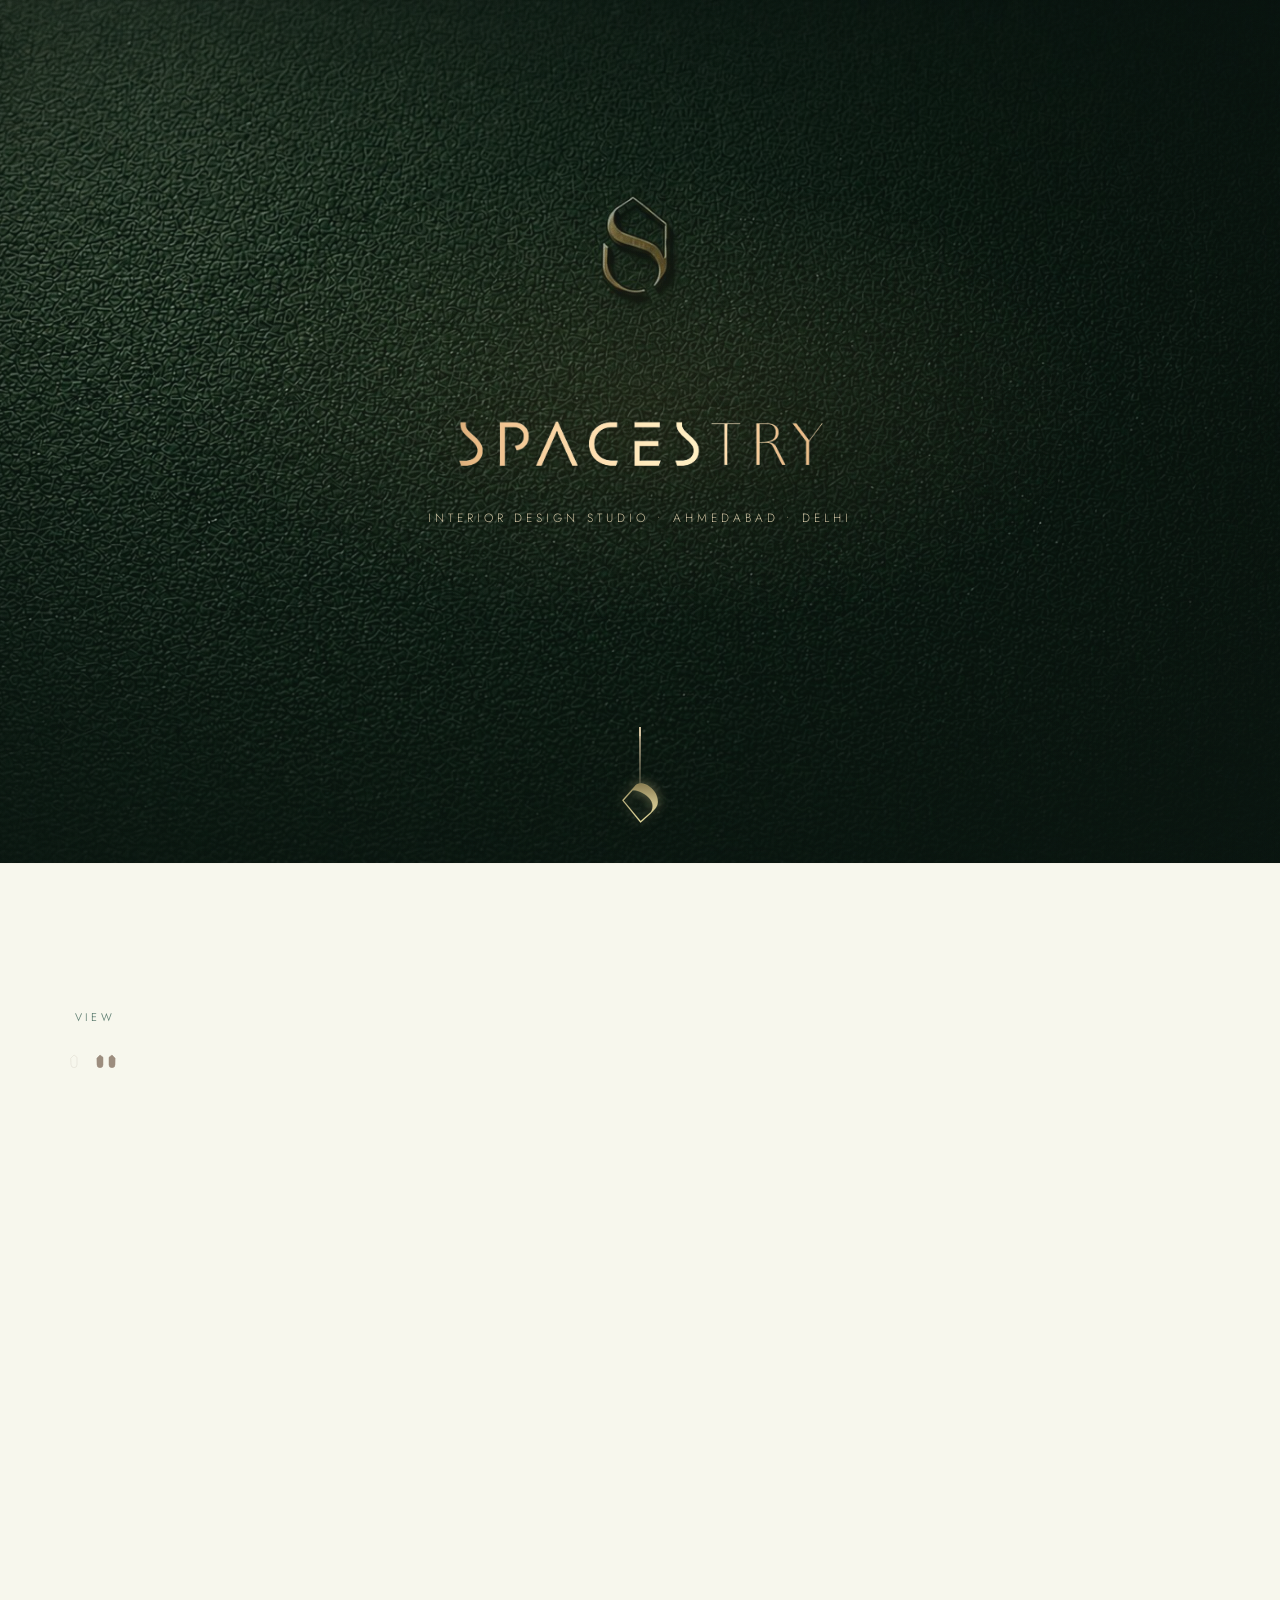
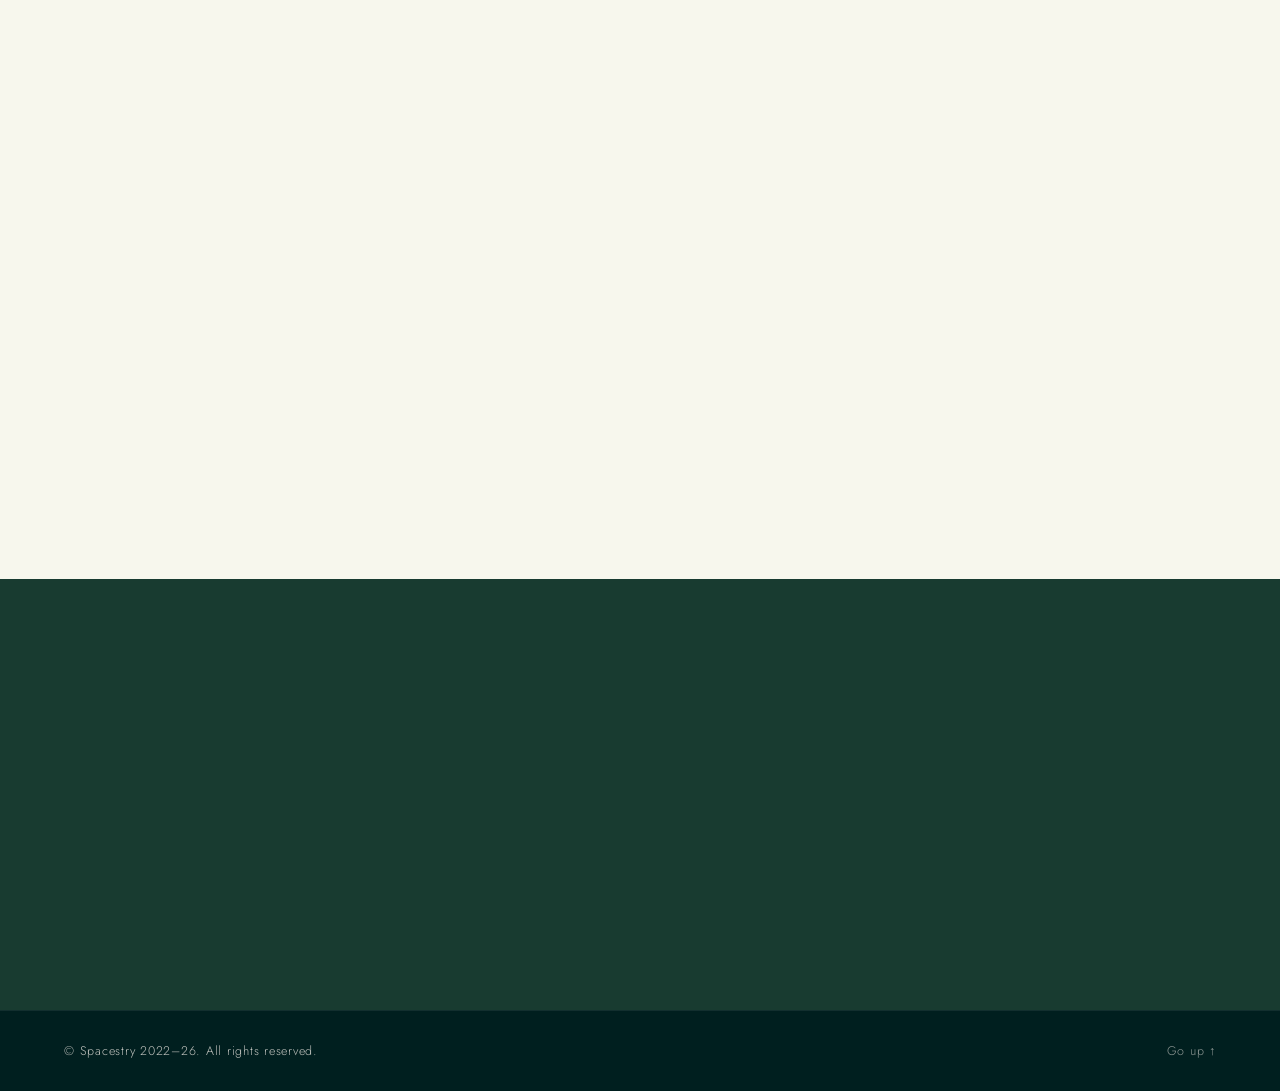
==== index.html @ a2f78210 "Resize arrowhead icon dimensions in index.html" ====
<!DOCTYPE html>
<html lang="en">
<head>
  <meta charset="UTF-8" />
  <meta name="viewport" content="width=device-width, initial-scale=1.0" />
  <title>Spacestry — Interior Design Studio</title>
  <link rel="stylesheet" href="https://fonts.googleapis.com/css2?family=Cormorant+Garamond:ital,wght@0,300;0,400;0,500;1,300;1,400&family=Jost:wght@200;300;400;500&display=swap">
  <link rel="stylesheet" href="styles.css" />
  <link rel="stylesheet" href="arrowhead.css" />
  <link rel="icon" type="image/png" href="mono-logo.png">
  <meta name="theme-color" content="#1F4C3E">
  <meta name="description" content="Spacestry — Interior Design Studio. Crafting spaces in Ahmedabad and Delhi.">
</head>
<body>

    <!-- ─── Shared SVG Gradient Defs ──────────────────────────────
       Hidden zero-size block. Referenced globally by all arrowhead
       variants via url(#arrowMetalGrad) / url(#arrowMetalGradH).
  ─────────────────────────────────────────────────────────────── -->
  <svg xmlns="http://www.w3.org/2000/svg"
       aria-hidden="true" focusable="false"
       style="position:absolute;width:0;height:0;overflow:hidden;">
    <defs>

      <!-- Vertical gradient — hero arrowhead (top-to-bottom sheen) -->
      <linearGradient id="arrowMetalGrad" x1="0" y1="0" x2="0" y2="1">
        <stop offset="0%"   stop-color="#e8dfa0"/><!-- highlight -->
        <stop offset="50%"  stop-color="#C8BC88"/><!-- mid gold  -->
        <stop offset="100%" stop-color="#8a7d52"/><!-- shadow    -->
      </linearGradient>

      <!-- Horizontal gradient — nav arrows (left-to-right sheen,
           reads correctly after ±90° rotation) -->
      <linearGradient id="arrowMetalGradH" x1="0" y1="0" x2="1" y2="0">
        <stop offset="0%"   stop-color="#e8dfa0"/>
        <stop offset="50%"  stop-color="#C8BC88"/>
        <stop offset="100%" stop-color="#8a7d52"/>
      </linearGradient>

    </defs>
  </svg>
  
  <!-- ─── Page Veil ──────────────────────────────────────────── -->
  <div id="page-veil"></div>

  <!-- ─── Loader ─────────────────────────────────────────────── -->
  <div class="loader" id="loader">
    <div class="loader-content">
      <img src="logo-text.png" alt="Spacestry" class="loader-logo">
      <div class="loader-bar"><div class="loader-progress"></div></div>
    </div>
  </div>

  <!-- ─── Nav ────────────────────────────────────────────────── -->
  <nav id="secondary-nav" class="homepage" aria-label="Primary navigation">
    <div class="secondary-nav-inner">
      <a href="index.html" class="secondary-nav-logo" aria-label="Spacestry — Home">
        <img src="logo-text.png" alt="Spacestry">
      </a>
            <button class="nav-dots-btn" aria-label="Open navigation" aria-expanded="false">
  <svg class="nav-icon" viewBox="0 0 48 40" width="22" height="18"
       fill="none" aria-hidden="true" focusable="false">
    <path class="nav-icon__filled"
          d="M 15,14 L 24,5 L 33,12 L 33,34 A 9,9 0 0 1 15,34 Z"
          fill="currentColor"/>
    <path class="nav-icon__alcove"
          d="M 15,14 L 24,5 L 33,12 L 33,34 A 9,9 0 0 1 15,34 Z"
          stroke="currentColor" stroke-width="1.5"
          stroke-linejoin="round" stroke-linecap="round"/>
  </svg>
</button>
      <ul class="secondary-nav-links">
        <li><a href="index.html"          data-page="index">Home</a></li>
        <li><a href="index.html#projects" data-page="projects">Projects</a></li>
        <li><a href="about.html"          data-page="about">About</a></li>
        <li><a href="contact.html"        data-page="contact">Contact</a></li>
      </ul>
    </div>
  </nav>

  <!-- ─── Hero Header ────────────────────────────────────────── -->
  <header class="header" id="top" role="banner" data parallax>
    <br>
    <img src="logo-text.png" class="header-logo" alt="Spacestry">
    <p class="tagline">Interior Design Studio &bullet; Ahmedabad &bullet; Delhi</p>
          
          <!-- Scroll Indicator: .header-scroll = shaft  ·  .arrowhead-icon = tip -->
      <div class="scroll-indicator" aria-hidden="true">

        <!-- Pre-existing shaft — UNCHANGED inner content -->
        <div class="header-scroll">
          <div class="header-scroll-track">
            <div class="header-scroll-dot"></div>
            <div class="header-scroll-dot header-scroll-dot--b"></div>
          </div>
        </div>

        <!-- Inline arrowhead (replaces <img src="arrowhead-icon.svg">)
             rotate(180deg) + pulse + metallic gold fill via shared defs  -->
        <svg class="arrowhead-icon"
             data-pulse="true"
             xmlns="http://www.w3.org/2000/svg"
             viewBox="0 0 290 320"
             width="6" height="8"
             aria-hidden="true" focusable="false"
             style="--icon-fill:url(#arrowMetalGrad);
                    --icon-stroke:#C8BC88;
                    --icon-sw:1.5;">
          <path
            fill-rule="evenodd"
            d="M 0.794,168.728
               c 0,0 -1.723,79.759 72.813,125.882
                 0,0 27.648,20.735 67.193,23.647
                 0,0 29.154,-1.21 46.497,-23.947
               l 101.244,-112.85 -147.168,-180.335
               c -140.81,119.512 -134.877,132.101 -140.579,167.603
               z
               m 138.844,-153.101
               l 136.86,164.666 -71.523,81.16
               c 0,0 -31.545,5.859 -76.908,-18.631
                 -60.172,-32.485 -75.2,-69.291 -75.2,-69.291
                 -23.109,-52.602 5.087,-85.762 5.087,-85.762
               z"
            fill="var(--icon-fill, none)"
            stroke="var(--icon-stroke, #C8BC88)"
            stroke-width="var(--icon-sw, 1.5)"
          />
        </svg>

      </div><!-- /.scroll-indicator -->

  </header>

  <!-- ─── Main Content ───────────────────────────────────────── -->
  <main>

    <!-- Projects Grid -->
    <section id="projects" class="main-wrapper projects-section">

      <div class="projects-header-group">
      <div class="projects-header reveal" style="padding-top: 40px;">
        <h1>PROJECTS</h1>
      </div>
      <div class="section-rule reveal d1"></div>
      </div>

      <div class="projects-layout">
        
<!-- Narrow switcher column — ~1/10 of content width -->
  <aside class="view-switcher" aria-label="View mode">

  <!-- "View" label above icons -->
  <span class="vs-view-label">View</span>

  <!-- Two house icons, side by side -->
  <div class="vs-icons">

    <!-- Single / Cinematic view -->
    <span class="vs-label" data-view="1" aria-pressed="true" aria-label="Single column view">
      <svg width="16" height="18" viewBox="0 0 48 40" fill="none"
       xmlns="http://www.w3.org/2000/svg">
    <path class="house-path"
          d="M 15,14 L 24,5 L 33,12 L 33,34 A 9,9 0 0 1 15,34 Z"
          stroke="#9c8d7e" stroke-width="1.5"
          stroke-linejoin="round" stroke-linecap="round"/>
      </svg>
    </span>

    <!-- Two-column grid view -->
    <span class="vs-label" data-view="2" aria-pressed="false" aria-label="Grid view">
      <svg width="32" height="18" viewBox="0 0 96 40" fill="none"
       xmlns="http://www.w3.org/2000/svg">
    <!-- Left alcove (original) -->
    <path class="house-path"
          d="M 15,14 L 24,5 L 33,12 L 33,34 A 9,9 0 0 1 15,34 Z"
          stroke="#9c8d7e" stroke-width="1.5"
          stroke-linejoin="round" stroke-linecap="round"/>
    <!-- Right alcove (mirrored, shifted +48) -->
    <path class="house-path" transform="translate(36,0)"
          d="M 33,14 L 24,5 L 15,12 L 15,34 A 9,9 0 0 0 33,34 Z"
          stroke="#9c8d7e" stroke-width="1.5"
          stroke-linejoin="round" stroke-linecap="round"/>
      </svg>
    </span>

  </div>
</aside>

  <!-- Grid — takes the remaining ~9/10 -->
        <div class="projects-grid" id="projects-grid">
        <!-- 01 · Sukoonat — col span 7 -->
        <a href="sukoonat.html" class="proj-card reveal d1" aria-label="View project: Sukoonat">
          <img src="images/SUKOONAT - 01 - H.jpg" alt="Sukoonat — interior view">
          <img src="logo-text.png" alt="" class="proj-watermark" aria-hidden="true">
          <div class="proj-overlay">
            <span class="proj-num">01</span>
            <span class="proj-name">Sukoonat</span>
            <span class="proj-city">Ahmedabad</span>
          </div>
          <div class="proj-arrow" aria-hidden="true">↗</div>
        </a>

        <!-- 02 · Gulrang — col span 5 -->
        <a href="gulrang.html" class="proj-card reveal d2" aria-label="View project: Gulrang">
          <img src="images/GULRANG - 04 - H.jpg" alt="Gulrang — interior view">
          <img src="logo-text.png" alt="" class="proj-watermark" aria-hidden="true">
          <div class="proj-overlay">
            <span class="proj-num">02</span>
            <span class="proj-name">Gulrang</span>
            <span class="proj-city">Ahmedabad</span>
          </div>
          <div class="proj-arrow" aria-hidden="true">↗</div>
        </a>

        <!-- 03 · Spaces — col span 4 -->
        <a href="spaces.html" class="proj-card reveal d3" aria-label="View project: Spaces">
          <img src="images/SPACES - 04 - H.jpg" alt="Spaces — interior view">
          <img src="logo-text.png" alt="" class="proj-watermark" aria-hidden="true">
          <div class="proj-overlay">
            <span class="proj-num">03</span>
            <span class="proj-name">Spaces</span>
            <span class="proj-city">Ahmedabad</span>
          </div>
          <div class="proj-arrow" aria-hidden="true">↗</div>
        </a>

        <!-- 04 · Nirvee — col span 8 -->
        <a href="nirvee.html" class="proj-card reveal d4" aria-label="View project: Nirvee">
          <img src="images/NIRVEE - 01 - H.jpg" alt="Nirvee — interior view">
          <img src="logo-text.png" alt="" class="proj-watermark" aria-hidden="true">
          <div class="proj-overlay">
            <span class="proj-num">04</span>
            <span class="proj-name">Nirvee</span>
            <span class="proj-city">Ahmedabad</span>
          </div>
          <div class="proj-arrow" aria-hidden="true">↗</div>
        </a>

        <!-- 05 · Taamul — col span 6 -->
        <a href="taamul.html" class="proj-card reveal d5" aria-label="View project: Taamul">
          <img src="images/TAAMUL - 01 - H.jpg" alt="Taamul — interior view">
          <img src="logo-text.png" alt="" class="proj-watermark" aria-hidden="true">
          <div class="proj-overlay">
            <span class="proj-num">05</span>
            <span class="proj-name">Taamul</span>
            <span class="proj-city">Ahmedabad</span>
          </div>
          <div class="proj-arrow" aria-hidden="true">↗</div>
        </a>

        <!-- 06 · Ayush Cotsyn — col span 6 -->
        <a href="ayush.html" class="proj-card reveal d6" aria-label="View project: Ayush Cotsyn">
          <img src="images/AYUSH - 02 - H.jpg" alt="Ayush Cotsyn — interior view">
          <img src="logo-text.png" alt="" class="proj-watermark" aria-hidden="true">
          <div class="proj-overlay">
            <span class="proj-num">06</span>
            <span class="proj-name">Ayush Cotsyn</span>
            <span class="proj-city">Ahmedabad</span>
          </div>
          <div class="proj-arrow" aria-hidden="true">↗</div>
        </a>

      </div><!-- /.projects-grid -->
      </div><!---Projects-layout--->
    </section>

    <!-- About Strip -->
    <section class="about-strip" aria-label="About Spacestry">
      <div class="about-strip-left reveal-left">
        <h2>Spaces that speak in <em>whispers</em> — and design as lived experience.</h2>
      </div>
      <div class="about-strip-right reveal-right">
        <p>Spacestry is a studio founded on the belief that extraordinary spaces arise from understanding — of people, of purpose, and of place.</p>
        <p>From intimate residences in Ahmedabad to commercial environments in Delhi, every project begins with listening.</p>
        <div class="strip-founder">
          <div class="founder-dot" aria-hidden="true">S</div>
          <div class="founder-info">
            <small>Founded by</small>
            <span>Ayesha Agarwal &nbsp;&mdash;&nbsp; Principal Designer | Spacestry Studio</span>
          </div>
        </div>
      </div>
    </section>

  </main>

  <!-- ─── Footer ─────────────────────────────────────────────── -->
  <footer class="site-footer" role="contentinfo">
    <div class="site-footer__inner">
      <small class="site-footer__copyright">© Spacestry 2022–26. All rights reserved.</small>
      <a class="site-footer__top" href="#top" aria-label="Scroll to top">Go up ↑</a>
    </div>
  </footer>

  <script src="script.js"></script>

</body>
</html>
---- styles.css ----
/* ═══════════════════════════════════════════════════════════════
   SPACESTRY · Global Styles  v2.0
   Brand : Forest Green #1F4C3E · Warm Gold #D4C2A0
   Fonts : Quillo (serif) · Jost (sans)
═══════════════════════════════════════════════════════════════ */

/* ─── LOCAL FONTS ───────────────────────────────────────────── */
@font-face {
    font-family: 'Quillo';
    src: url('quillo-regular.woff2') format('woff2');
    font-weight: 400;
    font-style: normal;
    font-display: swap;
}

@font-face {
    font-family: 'Quillo';
    src: url('quillo-bold.woff2') format('woff2');
    font-weight: 700;
    font-style: normal;
    font-display: swap;
}

@font-face {
    font-family: 'Quillo';
    src: url('quillo-italic.woff2') format('woff2');
    font-weight: 400;
    font-style: italic;
    font-display: swap;
}

@import url('https://fonts.googleapis.com/css2?family=Jost:wght@200;300;400;500&display=swap');

/* ─── TOKENS ───────────────────────────────────────────────── */
:root {
    --color-bg:          #f7f7ed;
    --color-green:       #1F4C3E;
    --color-green-dark:  #183B30;
    --color-green-mid:   #2A6653;
    --color-gold:        #D4C2A0;
    --color-gold-lt:     #E8D9C2;
    --color-footer:      #001f1f;

    --font-serif: 'Quillo', Georgia, serif;
    --font-sans:  'Jost', 'Helvetica Neue', sans-serif;

    --ease:            cubic-bezier(0.25, 0.46, 0.45, 0.94);
    --ease-out:        cubic-bezier(0.16, 1, 0.3, 1);
    --transition-slow: 1.2s cubic-bezier(0.16, 1, 0.3, 1);
    --transition-med:  0.35s ease;

    --nav-h: 52px;
}

/* ─── RESET ─────────────────────────────────────────────────── */
*, *::before, *::after { box-sizing: border-box; margin: 0; padding: 0; }
html { scroll-behavior: smooth; font-size: 16px; }
body {
    font-family: var(--font-sans);
    font-weight: 300;
    letter-spacing: 0.02em;
    background-color: var(--color-bg);
    color: var(--color-green);
    line-height: 1.6;
    overflow-x: hidden;
}
img { display: block; max-width: 100%; }
a   { text-decoration: none; color: inherit; }
button { border: none; background: none; font-family: inherit; }


/* ─── PAGE TRANSITION VEIL ──────────────────────────────────── */
#page-veil {
    position: fixed; inset: 0; z-index: 8000;
    background: var(--color-green-dark);
    transform: scaleY(0);
    transform-origin: bottom;
    pointer-events: none;
}
#page-veil.entering { transform: scaleY(1); transition: transform 0.55s var(--ease); }
#page-veil.leaving  { transform-origin: top; transform: scaleY(0); transition: transform 0.55s var(--ease); }

/* ─── KEYFRAMES ─────────────────────────────────────────────── */
@keyframes fadeDown  { from { opacity:0; transform:translateY(-12px); } to { opacity:1; transform:translateY(0); } }
@keyframes fadeUp    { from { opacity:0; transform:translateY(20px);  } to { opacity:1; transform:translateY(0); } }
@keyframes fadeIn    { from { opacity:0; } to { opacity:1; } }
@keyframes fadeInUp  { from { opacity:0; transform:scale(0.9); } to { opacity:1; transform:scale(1); } }
@keyframes loaderBar { to { width: 100%; } }
@keyframes spin      { to { transform: rotate(360deg); } }

/* ─── SCROLL REVEAL ─────────────────────────────────────────── */
.reveal {
    opacity: 0; transform: translateY(32px);
    transition: opacity 0.8s var(--ease-out), transform 0.8s var(--ease-out);
}
.reveal.visible { opacity: 1; transform: translateY(0); }

.reveal-left  { opacity:0; transform:translateX(-40px); transition: opacity 0.8s var(--ease-out), transform 0.8s var(--ease-out); }
.reveal-right { opacity:0; transform:translateX( 40px); transition: opacity 0.8s var(--ease-out), transform 0.8s var(--ease-out); }
.reveal-left.visible, .reveal-right.visible { opacity:1; transform:translateX(0); }

.reveal-scale { opacity:0; transform:scale(0.95); transition: opacity 0.9s var(--ease-out), transform 0.9s var(--ease-out); }
.reveal-scale.visible { opacity:1; transform:scale(1); }

.d1 { transition-delay: 0.05s; }
.d2 { transition-delay: 0.12s; }
.d3 { transition-delay: 0.19s; }
.d4 { transition-delay: 0.26s; }
.d5 { transition-delay: 0.33s; }
.d6 { transition-delay: 0.40s; }

/* ─── TYPOGRAPHY ────────────────────────────────────────────── */
h1, h2, h3 { font-family: var(--font-serif); font-weight: 400; letter-spacing: 0.01em; color: var(--color-green); }
h1 { font-size: clamp(2.4rem, 5.7vw, 5.44rem); line-height: 1.03; letter-spacing: 0.03em; margin-top: 0; margin-bottom: 0; }
h2 { font-size: clamp(1.8rem, 3.5vw, 3rem); line-height: 1.15; }
h3 { font-size: clamp(1.35rem, 2.6vw, 2.35rem); line-height: 1.2; }

p {
    font-family: var(--font-sans);
    font-size: clamp(0.92rem, 1.35vw, 1.1rem);
    line-height: 1.85;
    letter-spacing: 0.02em;
    font-weight: 300;
}

/* ─── LOADER ────────────────────────────────────────────────── */
.loader {
    position: fixed; inset: 0;
    background: linear-gradient(135deg, var(--color-green) 0%, var(--color-green-dark) 100%);
    display: flex; justify-content: center; align-items: center;
    flex-direction: column; gap: 28px;
    z-index: 9000;
    opacity: 1;
    transition: opacity 0.6s ease-out;
}
.loader-content { text-align: center; display: flex; flex-direction: column; align-items: center; gap: 20px; }
.loader-logo {
    height: 26px; width: auto;
    filter: brightness(0) invert(1);   /* render white on dark bg */
    animation: fadeInUp 0.8s 0.3s var(--ease) both;
}
.loader-bar { width: 120px; height: 1px; background: rgba(255,255,255,0.18); overflow: hidden; }
.loader-progress { height: 100%; background: var(--color-gold); width: 0%; animation: loaderBar 1.4s 0.5s var(--ease) forwards; }
.spinner { display: none !important; }  /* legacy — hidden */
.hidden { display: none; }


/* ═══════════════════════════════════════════════════════════════
   HERO SECTION — Quiet Luxury Refinement  v3.0
   Design tone: material richness · architectural calm · premium restraint
   
   Overlay architecture:
     ::before  → multi-layer gradient stack
                 [1] overall dark veil (deepen green tone)
                 [2] radial warm glow behind logo (center focus)
                 [3] vignette (edges darker than center)
     ::after   → subtle grain texture (tactile depth, carried from v2)
   
   All assets (logo.png, logo-text.png) are enhanced via CSS filter only.
   No image files are modified.
═══════════════════════════════════════════════════════════════ */

/* ─── NEW KEYFRAMES (hero-specific) ────────────────────────── */

/* Scroll dot — slow descending pulse, barely perceptible */
@keyframes scrollDrop {
  0%   { transform: translateY(0);   opacity: 0;   }
  20%  { opacity: 1; }
  67%  { opacity: 0.87; }
  100% { transform: translateY(22px); opacity: 0; }
}

/* Logo text — extremely subtle breathing shimmer on gold */
@keyframes goldBreath {
  0%, 100% { filter: brightness(1.02) contrast(1.05) drop-shadow(0 2px 18px rgba(180,148,90,0.08)); }
  50%       { filter: brightness(1.06) contrast(1.08) drop-shadow(0 2px 24px rgba(180,148,90,0.18)); }
}

/* Monogram halo — very slow, barely perceptible pulse */
@keyframes haloPulse {
  0%, 100% { opacity: 0.18; transform: scale(1);    }
  50%       { opacity: 0.28; transform: scale(1.04); }
}

/* ─── HEADER (homepage hero) ────────────────────────────────── */
.header {
  text-align: center;

  /* Generous vertical padding — luxury = space */
  padding: clamp(50px, 7vw, 90px) 25px clamp(100px, 13vw, 160px);

  /* Background: leather texture fills the frame */
  background-image: url("bg-home-banner.jpg");
  background-position: center top;
  background-size: cover;
  background-repeat: no-repeat;

  /* Parallax target: JS will nudge background-position on scroll */
  will-change: background-position;

  border-bottom: 1px solid rgba(212,194,160,0.08);
  position: relative;
  min-height: 96vh;
  display: flex;
  flex-direction: column;
  align-items: center;
  justify-content: center;
  overflow: hidden;
  isolation: isolate; /* keeps z-index stacking clean */
}

/* ── LAYER 1: Multi-gradient overlay stack ────────────────────
   Three gradients combined in a single ::before declaration.
   Stacking order (painter's algorithm, top → bottom):
   [a] Vignette      — darkens the four edges, center stays clear
   [b] Radial glow   — warm amber halo centred where logo sits
   [c] Dark veil     — overall tonal deepening of the green leather
   ──────────────────────────────────────────────────────────── */
.header::before {
  content: '';
  position: absolute;
  inset: 0;
  z-index: 1;
  pointer-events: none;

  background:
    /* [a] Vignette — soft darkness at all four edges */
    radial-gradient(
      ellipse 110% 90% at 50% 50%,
      transparent 40%,
      rgba(10, 22, 18, 0.62) 100%
    ),
    /* [b] Radial warm glow — amber corona behind the centred monogram.
          Positioned slightly above vertical center to align with logo.
          Very low opacity — creates focus without being obvious. */
    radial-gradient(
      ellipse 52% 38% at 50% 46%,
      rgba(168, 130, 70, 0.11) 0%,
      transparent 70%
    ),
    /* [c] Dark tonal veil — deepens the green without crushing texture.
          A gentle linear sweep from deep top to slightly lighter base. */
    linear-gradient(
      180deg,
      rgba(12, 26, 20, 0.55) 0%,
      rgba(18, 38, 28, 0.40) 40%,
      rgba(14, 30, 22, 0.58) 100%
    );
}

/* ── LAYER 2: Grain texture ───────────────────────────────────
   Inherited from v2 — provides tactile "material" quality.
   Moved to ::after so it sits above gradients but below content.
   ──────────────────────────────────────────────────────────── */
.header::after {
  content: '';
  position: absolute;
  inset: 0;
  z-index: 2;
  pointer-events: none;

  /* SVG fractalNoise grain — same as original */
  background-image: url("data:image/svg+xml,%3Csvg xmlns='http://www.w3.org/2000/svg' width='200' height='200'%3E%3Cfilter id='n'%3E%3CfeTurbulence type='fractalNoise' baseFrequency='0.75' numOctaves='4' stitchTiles='stitch'/%3E%3CfeColorMatrix type='saturate' values='0'/%3E%3C/filter%3E%3Crect width='200' height='200' filter='url(%23n)' opacity='1'/%3E%3C/svg%3E");
  background-repeat: repeat;
  background-size: 200px 200px;
  opacity: 0.28; /* slightly reduced from 0.35 — grain should whisper */
  mix-blend-mode: overlay;
}

/* All direct children stack above both pseudo-elements */
.header > * {
  position: relative;
  z-index: 3;
}

/* ── Mouse-reactive gradient overlay ─────────────────────────
   A very faint warm highlight that shifts subtly with cursor.
   The JS below writes a CSS custom property that this reads.
   ──────────────────────────────────────────────────────────── */
.header-mouse-glow {
  position: absolute;
  inset: 0;
  z-index: 2;
  pointer-events: none;
  background: radial-gradient(
    ellipse 40% 30% at var(--mx, 50%) var(--my, 50%),
    rgba(168, 130, 70, 0.07) 0%,
    transparent 70%
  );
  /* Only visible on desktop — opacity is also driven by JS, starts 0 */
  opacity: 0;
  transition: opacity 1.2s ease;
}

/* ── Monogram emblem (logo.png) ───────────────────────────────
   5% larger than before for stronger hierarchy.
   drop-shadow lifted to a diffused gold-tinted glow.
   The "halo" is simulated by layering two drop-shadows:
     inner: tight warm edge
     outer: large diffuse ambient
   ──────────────────────────────────────────────────────────── */
.header-emblem {
  display: block;

  /* Slightly larger — tests at ~5% increase from clamp(80px,9vw,120px) */
  height: clamp(88px, 10vw, 130px);
  width: auto;
  margin: 0 auto;

  /* Halo effect via layered drop-shadows (no blur on image itself) */
  filter:
    drop-shadow(0 0  6px  rgba(168, 130, 70, 0.20))   /* tight warm corona */
    drop-shadow(0 0  28px rgba(168, 130, 70, 0.10))   /* soft ambient glow  */
    drop-shadow(0 6px 14px rgba(0, 0, 0, 0.30));      /* grounding shadow   */

  animation: fadeInUp 1s 1.6s var(--ease-out) both;
  transition: filter 0.8s ease;
}

/* On hover — halo intensifies very slightly */
.header-emblem:hover {
  filter:
    drop-shadow(0 0  8px  rgba(168, 130, 70, 0.30))
    drop-shadow(0 0  36px rgba(168, 130, 70, 0.16))
    drop-shadow(0 6px 14px rgba(0, 0, 0, 0.30));
}

/* ── SPACESTRY wordmark (logo-text.png) ───────────────────────
   CSS filter creates the illusion of metallic warmth:
   - brightness(1.04)   → lifts the gold slightly
   - contrast(1.06)     → increases the separation between dark/light
   - sepia(0.08)        → adds the tiniest warm amber cast
   - drop-shadow        → diffused glow, not a hard drop-shadow
   The goldBreath animation adds an almost imperceptible shimmer.
   ──────────────────────────────────────────────────────────── */
.header-logo {
  max-width: clamp(220px, 32vw, 380px);

  /* Increased top gap from monogram — breathing room */
  margin-top: clamp(127px, 4vw, 132px);

  /* Increased bottom gap to tagline */
  margin-bottom: clamp(18px, 2vw, 28px);

  /* Metallic warmth filter stack */
  filter:
    brightness(1.04)
    contrast(1.06)
    sepia(0.08)
    drop-shadow(0 2px 20px rgba(168, 130, 70, 0.14))
    drop-shadow(0 1px  4px rgba(0, 0, 0, 0.22));

  /* Slow breath cycle — 8s feels calm, not flashy */
  animation:
    fadeInUp    1s   1.85s var(--ease-out) both,
    goldBreath  8s   3s    ease-in-out     infinite;
}

/* ── Tagline ──────────────────────────────────────────────────
   Brighter but still restrained: opacity 0.72 → still subtle.
   Wider tracking (+0.05em) improves architectural spacing.
   max-width prevents text stretching on wide viewports.
   ──────────────────────────────────────────────────────────── */
.tagline {
  font-size: 12px;
  font-family: var(--font-sans);
  text-transform: uppercase;

  /* Slightly warmer/brighter than original rgba(212,194,160,1) */
  color: rgba(220, 205, 172, 0.93);

  /* Wider tracking — architectural calm */
  letter-spacing: 0.33em;
  font-weight: 300;

  /* Constrain width — avoid stretching on ultrawide */
  max-width: 520px;
  margin-left: auto;
  margin-right: auto;

  /* Small top breathing gap below logo */
  padding-top: 4px;

  animation: fadeIn 1s 2.1s var(--ease) both;
}

/* ── Scroll indicator — upgraded ─────────────────────────────
   Replaces "Scroll" text + static line with:
     • A thin vertical track (1px, 48px tall)
     • A small dot that animates downward in a slow loop
   The word "Scroll" is gone — visual language only.
   ──────────────────────────────────────────────────────────── */
/* ── Scroll indicator wrapper — positioned at bottom of header ───────── */
.scroll-indicator {
  position: absolute;
  bottom: 40px;
  left: 50%;
  transform: translateX(-50%);
  display: flex;
  flex-direction: column;
  align-items: center;
  gap: 0px;
  pointer-events: none;
  user-select: none;
  animation: fadeIn 1s 2.8s var(--ease) both;
}

/* ── Scroll indicator shaft — now a normal flex child ────────────────── */
.header-scroll {
  display: flex;
  flex-direction: column;
  align-items: center;
}

/* The thin vertical track */
.header-scroll-track {
  position: relative;
  width: 2px;
  height: 56px;

  /* Track: gold fading to transparent */
  background: linear-gradient(
    to bottom,
    rgba(212, 194, 160, 0.85),
    rgba(212, 194, 160, 0.20)
  );
  overflow: hidden;
}

/* The descending dot */
.header-scroll-dot {
  position: absolute;
  top: 0;
  left: 50%;
  transform: translateX(-50%);
  width: 9px;
  height: 9px;
  border-radius: 50%;
  background: rgba(212, 194, 160, 1.0);
  box-shadow: 0 0 6px rgba(212, 194, 160, 0.7);
  /* Slow loop — 2.1s feels calm, not urgent */
  animation: scrollDrop 2.1s 3.2s ease-in-out infinite;
}

.header-scroll-dot--b {
  animation-delay: 3s;
  animation-fill-mode: backwards;
}

/* Arrowhead — sits flush beneath the scroll track, flipped to point down */
.header-scroll-arrowhead {
  display: block;
  width: 12px;          /* scales tip to match the 2px track visually */
  height: auto;
  margin-top: 0;        /* nil gap — flush against track bottom */
  transform: scaleY(-1); /* invert vertically → points downward */
  opacity: 0.75;        /* matches the faded track bottom (~0.20–0.85 range) */
}

/* ── Responsive adjustments ───────────────────────────────── */
@media (max-width: 768px) {
  .header {
    /* Slightly less padding on mobile — still generous */
    padding: clamp(60px, 14vw, 100px) 20px clamp(80px, 12vw, 120px);
  }

  .tagline {
    /* Slightly tighter tracking on narrow viewports */
    letter-spacing: 0.22em;
    max-width: 90vw;
  }

  .header-emblem {
    /* Slightly smaller on mobile */
    height: clamp(72px, 16vw, 100px);
  }

  /* Disable mouse glow on touch devices — not applicable */
  .header-mouse-glow { display: none; }
}

/* ─── NAVIGATION ────────────────────────────────────────────── */
#secondary-nav {
    position: fixed; top: 0; left: 0; right: 0; z-index: 500;
    height: var(--nav-h);
    background: rgba(247,247,237,0.88);
    backdrop-filter: blur(14px);
    -webkit-backdrop-filter: blur(14px);
    border-bottom: 1px solid rgba(31,76,62,0.12);
    opacity: 0;
    transform: translateY(-6px);
    pointer-events: none;
}
/* Scroll-triggered (homepage + project pages) */
#secondary-nav.visible      { opacity: 1; transform: translateY(0); pointer-events: auto; }
/* Always-visible (about, contact) */
#secondary-nav.nav-visible  { opacity: 1; transform: translateY(0); pointer-events: auto; }

/* Remove old inverted style — unified frosted glass everywhere */
#secondary-nav.inverted {
    background: rgba(247,247,237,0.88);
    backdrop-filter: blur(14px);
    -webkit-backdrop-filter: blur(14px);
    border-bottom: 1px solid rgba(31,76,62,0.12);
    opacity: 1; transform: translateY(0); pointer-events: auto;
}
#secondary-nav.inverted .secondary-nav-links a { color: var(--color-green); }
#secondary-nav.inverted .secondary-nav-links a::after { background: var(--color-gold); }

.secondary-nav-inner {
    display: flex; align-items: center; justify-content: space-between;
    height: 100%; padding: 0 40px;
    max-width: 1600px; margin: 0 auto;
}
.secondary-nav-logo { display: flex; align-items: center; gap: 10px; text-decoration: none; opacity: 0.88; }
.secondary-nav-logo img { height: 20px; width: auto; }
#secondary-nav.homepage .secondary-nav-logo { display: none; }

/* ── Three-dots toggle ───────────────────────────────────── */
.nav-dots-btn {
    background: none; border: none; cursor: pointer;
    display: flex; align-items: center; justify-content: center;
    gap: 5px;
    padding: 8px; margin-left: 0; order: 2;
    opacity: 0.7; transition: opacity 0.2s;
}
.nav-dots-btn:hover { opacity: 1; }

/* ── Alcove icon — closed = filled arch, open = outline arch ─ */
.nav-dots-btn span { display: none; } /* remove legacy spans */

.nav-icon {
    display: block;
    overflow: visible;
    color: var(--color-green);
}

.nav-icon__filled,
.nav-icon__alcove {
    transition:
        opacity  0.3s var(--ease),
        transform 0.35s var(--ease);
    transform-origin: 24px 19.5px;
}

/* Closed (default) — filled arch visible, outline hidden */
.nav-icon__filled {
    opacity: 1;
    transform: none;
}
.nav-icon__alcove {
    opacity: 0;
    transform: scale(0.9);
}

/* Open — outline arch visible, filled hidden */
.nav-dots-btn[aria-expanded="true"] .nav-icon__filled {
    opacity: 0;
    transform: scale(0.9);
}
.nav-dots-btn[aria-expanded="true"] .nav-icon__alcove {
    opacity: 1;
    transform: none;
}

/* Inverted nav variant */
#secondary-nav.inverted .nav-icon { color: var(--color-gold); }

/* Links hidden by default; revealed on .nav-open */
.secondary-nav-links {
    list-style: none; padding: 0; margin-left: auto;
    order: 1;
    display: flex; gap: 32px;
    opacity: 0;
    pointer-events: none;
    transform: translateY(-4px);
    transition: opacity 0.25s ease, transform 0.25s ease;
}
#secondary-nav.nav-open .secondary-nav-links {
    opacity: 1;
    pointer-events: auto;
    transform: translateY(0);
}
.secondary-nav-links a {
    position: relative;
    font-family: var(--font-sans); font-size: 10.5px; font-weight: 400;
    text-transform: uppercase; letter-spacing: 0.2em;
    color: var(--color-green); text-decoration: none; padding-bottom: 2px;
    transition: color var(--transition-med);
}
.secondary-nav-links a::after {
    content: ''; position: absolute; bottom: -1px; left: 0; right: 100%;
    height: 1px; background: var(--color-gold);
    transition: right 0.35s var(--ease);
}
.secondary-nav-links a:hover::after,
.secondary-nav-links a.active::after { right: 0; }
.secondary-nav-links a.active { color: var(--color-green-dark); font-weight: 400; }

@media (max-width: 768px) {
    .secondary-nav-inner { padding: 0 20px; }
    .secondary-nav-links { gap: 20px; }
}

/* ─── SECTION RULE ──────────────────────────────────────────── */
.section-rule {
    height: 1px;
    width: 0;                          /* JS takes over immediately */
    background: var(--color-gold);
    opacity: 0.65;
    margin: 0 0 clamp(32px, 4vw, 64px) 0;
    max-width: 100%; 
}

/* ─── MAIN WRAPPER ──────────────────────────────────────────── */
body { padding-top: 0; }
.main-wrapper { max-width: 1600px; margin: 0 auto; padding: 0 5%; }
.projects-section { padding-top: clamp(48px, 6vw, 80px); }

/* ─── PROJECTS SECTION HEADER — Editorial label ─────────────── */
/* Replace the single h1 rule with a two-tier approach */
.projects-header-label {
    font-family: var(--font-sans);
    font-size: 9px;
    font-weight: 300;
    text-transform: uppercase;
    letter-spacing: 0.32em;
    color: var(--color-green);
    opacity: 0.5;                           /* same as .about-founder-label */
    margin-bottom: 10px;
    display: block;
}

.projects-header h1 {
    font-family: var(--font-serif);         /* Quillo — your expressive voice */
    font-size: clamp(2rem, 3.5vw, 3.2rem);
    font-weight: 300;
    letter-spacing: 0.02em;
    color: var(--color-green);
    opacity: 1;
    line-height: 1.1;
    margin: 0;
}

/* ─── HOMEPAGE PROJECTS GRID ────────────────────────────────── */
.projects-grid {
    display: grid;
    grid-template-columns: repeat(12, 1fr);
    grid-auto-rows: clamp(320px, 40vw, 580px);
    gap: clamp(8px, 1vw, 18px);
    margin-bottom: clamp(60px, 7vw, 100px);
}
/* ─── VIEW SWITCHER LAYOUT ─────────────────────────────────── */
.projects-layout {
    display: flex;
    align-items: flex-start;          /* switcher aligns to top of first image */
    gap: clamp(12px, 1.5vw, 24px);   /* same-feel whitespace as outer margin */
}

/* Narrow typographic column — ~1/10 the content area */
.view-switcher {
    width: clamp(28px, 4vw, 48px);   /* ~1/10th of 5% padded 1600px container */
    flex-shrink: 0;
    display: flex;
    flex-direction: column;
    gap: 14px;
    padding-top: 4px;                 /* micro-nudge to optically align with first image top */
    position: sticky;
    top: calc(var(--nav-h) + 16px);  /* stays in view when scrolling the tall grid */
}

.vs-label {
    font-family: var(--font-sans);
    font-size: 10.5px;
    font-weight: 400;
    letter-spacing: 0.18em;
    text-transform: uppercase;
    color: var(--color-green);
    cursor: pointer;
    opacity: 0.28;                    /* inactive = dimmed */
    transition: opacity 0.2s ease;
    user-select: none;
    line-height: 1;
}

.vs-label[aria-pressed="true"] {
    opacity: 1;                       /* active = full opacity */
}

.vs-label:hover {
    opacity: 0.65;
}

/* The grid itself fills the remaining width */
.projects-layout .projects-grid {
    flex: 1;
    min-width: 0;
}

/* ── View Switcher — icon upgrade (additive only) ──────────────── */

/* Widen the switcher column to fit two icons side by side */
.view-switcher:has(.vs-icons) {
  width: auto;
  min-width: 56px;
}

/* "View" text label above the icons */
.vs-view-label {
  display: block;
  width: 100%;
  text-align: center;
  font-family: var(--font-sans);
  font-size: 11px;
  font-weight: 350;
  text-transform: uppercase;
  letter-spacing: 0.28em;
  color: var(--color-green);
  opacity: 0.7;
  margin-bottom: 8px;
  user-select: none;
}

/* Icons row — centered, side by side */
.vs-icons {
  display: flex;
  flex-direction: row;
  gap: 6px;
  justify-content: center;
  align-items: center;
}

/* Make each .vs-label a flex item and remove text cursor */
.vs-icons .vs-label {
  line-height: 0;        /* removes whitespace gap under SVG */
  padding: 2px;
}

/* SVG paths — inactive: outline only */
.vs-label .house-path {
  fill: none;
  transition: fill 0.2s ease;
}

/* SVG paths — active: filled with taupe */
.vs-label[aria-pressed="true"] .house-path {
  fill: #9c8d7e;
}

/* ─── VIEW STATE 1 — Single / Cinematic ───────────────────── */
.projects-grid.view-1 {
    display: flex;
    flex-direction: column;
    gap: clamp(64px, 9vw, 120px);     /* generous vertical whitespace between cards */
}

.projects-grid.view-1 .proj-card {
    width: 100%;
    aspect-ratio: unset;
    height: clamp(80vh, 100vh, 100vh);  /* portrait/cinematic tall */
}

/* ─── VIEW STATE 2 — Two-column Grid ──────────────────────── */
.projects-grid.view-2 {
    display: grid;
    grid-template-columns: 1fr 1fr;
    gap: clamp(8px, 1vw, 18px);       /* gutter = outer margin (same clamp as default) */
    grid-auto-rows: auto;
}

.projects-grid.view-2 .proj-card {
    grid-column: span 1 !important;   /* override all nth-child spans */
    aspect-ratio: 3 / 2;
    height: auto;
}

/* ─── CROSS-FADE TRANSITION ────────────────────────────────── */
.projects-grid {
    /* applied always so both enter and exit are smooth */
    transition: opacity 0.15s ease;
}

.projects-grid.view-switching {
    opacity: 0;
    pointer-events: none;
}

.proj-card { position: relative; overflow: hidden; background: var(--color-green-dark); display: block; }

.proj-card:nth-child(1) { grid-column: span 7; }
.proj-card:nth-child(2) { grid-column: span 5; }
.proj-card:nth-child(3) { grid-column: span 4; }
.proj-card:nth-child(4) { grid-column: span 8; }
.proj-card:nth-child(5) { grid-column: span 6; }
.proj-card:nth-child(6) { grid-column: span 6; }

.proj-card > img:first-child {
    width: 100%; height: 100%; object-fit: cover; display: block;
    transition: transform 0.9s var(--ease), filter 0.5s;
}
.proj-card:hover > img:first-child { transform: scale(1.04); filter: brightness(0.78); }

/* Watermark */
.proj-watermark {
    position: absolute; top: 50%; left: 50%;
    transform: translate(-50%, -50%);
    width: clamp(80px, 20%, 160px); height: auto;
    filter: brightness(0) invert(1);
    opacity: 0.32;
    pointer-events: none; z-index: 2;
    transition: opacity 0.35s var(--ease);
}
.proj-card:hover .proj-watermark { opacity: 0.18; }

/* Hover overlay */
.proj-overlay {
    position: absolute; inset: 0;
    background: linear-gradient(160deg, transparent 35%, rgba(24,59,48,0.67) 100%);
    opacity: 0; transition: opacity 0.45s var(--ease);
    display: flex; flex-direction: column;
    justify-content: flex-end; padding: 22px 24px; z-index: 3;
}
.proj-card:hover .proj-overlay { opacity: 1; }

.proj-num  { display: none; }
.proj-city { display: none; }

/* proj-name stays, but give it a little more breathing room now that it stands alone */
.proj-name {
    font-family: var(--font-serif);
    font-size: clamp(22.5px, 2.5vw, 32.5px);
    font-weight: 300;
    text-transform: uppercase;
    color: #fff;
    margin-bottom: 0;   /* was 5px — remove bottom gap since nothing follows */
    line-height: 1.1;
}

/* Gold arrow — top right */
.proj-arrow {
    position: absolute; top: 16px; right: 16px;
    width: 32px; height: 32px; border-radius: 50%;
    background: rgba(212,194,160,0.9);
    display: flex; align-items: center; justify-content: center;
    font-size: 14px; color: var(--color-green-dark);
    opacity: 0; transform: scale(0.7);
    transition: opacity 0.35s var(--ease), transform 0.35s var(--ease);
    z-index: 4;
}
.proj-card:hover .proj-arrow { opacity: 1; transform: scale(1); }

/* Mobile grid */
@media (max-width: 768px) {
   .projects-layout {
        display: block;               /* remove flex row, let grid fill full width */
    }
    .view-switcher {
        display: none; 
    }
   .projects-grid {
        grid-template-columns: repeat(2, 1fr);
        grid-auto-rows: clamp(200px, 48vw, 300px);
    }
    .projects-grid.view-1 .proj-card {
        height: clamp(69vh, 80vh, 93vh);
    }
    .proj-card:nth-child(1), .proj-card:nth-child(2),
    .proj-card:nth-child(3), .proj-card:nth-child(4),
    .proj-card:nth-child(5), .proj-card:nth-child(6) { grid-column: span 1; }
}
@media (max-width: 420px) {
    .projects-grid { grid-template-columns: 1fr; }
    .proj-card { grid-column: span 1 !important; }
}

/* ─── HOMEPAGE ABOUT STRIP ──────────────────────────────────── */
.about-strip {
    background: var(--color-green-dark);
    padding: clamp(60px, 8vw, 100px) clamp(40px, 6%, 80px);
    display: grid; grid-template-columns: 1fr 1fr;
    gap: clamp(40px, 6vw, 80px); align-items: center;
}
.about-strip h2 { font-family: var(--font-serif); font-size: clamp(26px, 3.2vw, 48px); font-weight: 300; line-height: 1.28; color: var(--color-bg); }
.about-strip h2 em { font-style: italic; color: var(--color-gold); }
.about-strip-right { display: flex; flex-direction: column; gap: 28px; }
.about-strip p { font-size: clamp(0.88rem, 1.1vw, 0.98rem); line-height: 1.95; color: rgba(247,247,237,0.68); }
.strip-founder { display: flex; align-items: center; gap: 16px; padding-top: 22px; border-top: 1px solid rgba(212,194,160,0.2); }
.founder-dot { width: 38px; height: 38px; border-radius: 50%; background: var(--color-gold); opacity: 0.72; flex-shrink: 0; display: flex; align-items: center; justify-content: center; font-family: var(--font-serif); font-size: 19px; color: var(--color-green-dark); }
.founder-info small { display: block; font-size: 8.5px; letter-spacing: 0.24em; text-transform: uppercase; color: rgba(212,194,160,0.55); margin-bottom: 3px; }
.founder-info span { font-size: 12px; color: var(--color-gold-lt); font-weight: 300; letter-spacing: 0.04em; }

@media (max-width: 768px) { .about-strip { grid-template-columns: 1fr; } }

/* ─── ABOUT PAGE ────────────────────────────────────────────── */
.about-page-wrap { padding-top: var(--nav-h); }

.about-hero {
    padding: clamp(56px, 8vw, 96px) clamp(36px, 6%, 80px) clamp(40px, 5vw, 72px);
    display: grid; grid-template-columns: 1fr 1fr;
    gap: clamp(40px, 6vw, 80px); align-items: center;
    min-height: calc(88vh - var(--nav-h));
}
.about-hero-text h1 { font-size: clamp(36px, 5vw, 72px); font-weight: 300; line-height: 1.06; color: var(--color-green); }
.about-hero-text h1 em { font-style: italic; color: var(--color-green-mid); }
.about-hero-tagline { margin-top: 26px; font-size: clamp(0.88rem, 1.15vw, 1rem); line-height: 1.95; color: var(--color-green); opacity: 0.65; max-width: 420px; }

.about-hero-visual { position: relative; }
.about-hero-img { width: 100%; aspect-ratio: 3/4; object-fit: cover; object-position: center top; display: block; }
.about-hero-visual::before {
    content: ''; position: absolute; bottom: -14px; right: -14px;
    width: 55%; height: 55%;
    border: 1px solid var(--color-gold); opacity: 0.35; z-index: -1;
}

.about-founder {
    padding: clamp(56px, 6vw, 80px) clamp(36px, 6%, 80px);
    background: var(--color-green-dark);
    display: grid; grid-template-columns: 1fr 2fr;
    gap: clamp(36px, 5vw, 72px); align-items: start;
}
.about-founder-label { font-size: 9px; letter-spacing: 0.28em; text-transform: uppercase; color: rgba(212,194,160,0.5); padding-top: 4px; font-family: var(--font-sans); }
.about-founder-content h2 { font-family: var(--font-serif); font-size: clamp(22px, 2.8vw, 38px); font-weight: 300; line-height: 1.32; color: var(--color-bg); margin-bottom: 20px; }
.about-founder-content h2 em { font-style: italic; color: var(--color-gold); }
.about-founder-content p { font-size: clamp(0.88rem, 1.1vw, 0.98rem); line-height: 2; color: rgba(247,247,237,0.68); max-width: 580px; }
.credentials { margin-top: 28px; display: flex; flex-direction: column; gap: 10px; }
.credential { display: flex; align-items: center; gap: 12px; font-size: 10.5px; letter-spacing: 0.12em; text-transform: uppercase; color: rgba(212,194,160,0.6); font-family: var(--font-sans); }
.credential::before { content:''; width:18px; height:1px; background: rgba(212,194,160,0.3); flex-shrink:0; }

.about-philosophy { padding: clamp(56px, 6vw, 80px) clamp(36px, 6%, 80px); }
.about-philosophy > h2 { font-family: var(--font-serif); font-size: clamp(22px, 2.8vw, 38px); font-weight: 300; color: var(--color-green); margin-bottom: clamp(36px, 4vw, 56px); }
.philosophy-grid { display: grid; grid-template-columns: repeat(3, 1fr); gap: 44px; }
.philosophy-item { position: relative; padding-top: 22px; }
.philosophy-item::before { content:''; position:absolute; top:0; left:0; width:28px; height:1px; background: var(--color-gold); }
.philosophy-item h3 { font-family: var(--font-serif); font-size: clamp(1.05rem, 1.5vw, 1.3rem); font-weight: 400; margin-bottom: 12px; color: var(--color-green); }
.philosophy-item p { font-size: 12.5px; line-height: 1.95; color: var(--color-green); opacity: 0.62; }

@media (max-width: 768px) {
    .about-hero    { grid-template-columns: 1fr; min-height: auto; }
    .about-founder { grid-template-columns: 1fr; }
    .philosophy-grid { grid-template-columns: 1fr; gap: 32px; }
}

/* ─── CONTACT PAGE ──────────────────────────────────────────── */
.contact-page-wrap { padding-top: var(--nav-h); display: grid; grid-template-columns: 1fr 1fr; min-height: 100vh; }

.contact-left {
    background: var(--color-green-dark);
    padding: clamp(56px, 8vw, 96px) clamp(36px, 6%, 80px);
    display: flex; flex-direction: column;
}
.contact-left h1 { font-family: var(--font-serif); font-size: clamp(32px, 4.5vw, 68px); font-weight: 300; line-height: 1.1; color: var(--color-bg); }
.contact-left h1 em { font-style: italic; color: var(--color-gold); }
.contact-details { margin-top: 40px; display: flex; flex-direction: column; gap: 22px; }
.contact-detail-item { display: flex; flex-direction: column; gap: 5px; }
.contact-detail-label { font-size: 8.5px; letter-spacing: 0.28em; text-transform: uppercase; color: rgba(212,194,160,0.5); font-family: var(--font-sans); }
.contact-detail-value { font-size: clamp(0.88rem, 1.1vw, 1rem); color: var(--color-bg); font-weight: 300; letter-spacing: 0.04em; }
.contact-detail-value a { color: var(--color-bg); transition: color 0.25s; }
.contact-detail-value a:hover { color: var(--color-gold); }
.contact-qr-wrap { margin-top: auto; padding-top: 48px; }
.contact-qr-wrap img { width: clamp(90px, 11vw, 140px); height: auto; opacity: 0.8; transition: opacity 0.3s; }
.contact-qr-wrap a:hover img { opacity: 1; }
.contact-qr-wrap small { display: block; margin-top: 8px; font-size: 8.5px; letter-spacing: 0.18em; text-transform: uppercase; color: rgba(212,194,160,0.45); }

.contact-right { background: var(--color-bg); padding: clamp(56px, 8vw, 96px) clamp(36px, 6%, 80px); display: flex; flex-direction: column; justify-content: center; }
.contact-right h2 { font-family: var(--font-serif); font-size: clamp(20px, 2.4vw, 30px); font-weight: 300; color: var(--color-green); margin-bottom: clamp(28px, 3vw, 44px); }

.contact-form { display: flex; flex-direction: column; gap: 24px; }
.form-group { display: flex; flex-direction: column; gap: 7px; }
.form-group label { font-size: 8.5px; letter-spacing: 0.24em; text-transform: uppercase; color: var(--color-green); opacity: 0.55; font-family: var(--font-sans); }
.form-group input,
.form-group textarea {
    background: none; border: none;
    border-bottom: 1px solid rgba(31,76,62,0.22);
    padding: 9px 0;
    font-family: var(--font-sans); font-size: 13.5px; font-weight: 300; letter-spacing: 0.04em;
    color: var(--color-green); outline: none; 
    transition: border-color 0.3s; resize: none;
}
.form-group input:focus, .form-group textarea:focus { border-bottom-color: var(--color-gold); }
.form-group textarea { min-height: 96px; }

.btn-submit {
    margin-top: 6px; align-self: flex-start;
    font-family: var(--font-sans); font-size: 9.5px; letter-spacing: 0.24em; text-transform: uppercase;
    padding: 13px 34px; border: 1px solid var(--color-green);
    color: var(--color-green); background: none;
    position: relative; overflow: hidden; transition: color 0.4s; 
}
.btn-submit::before { content:''; position:absolute; inset:0; background: var(--color-green); transform:scaleX(0); transform-origin:left; transition: transform 0.4s var(--ease); }
.btn-submit span { position: relative; z-index: 1; }
.btn-submit:hover::before { transform: scaleX(1); }
.btn-submit:hover span { color: var(--color-bg); }

#form-success { display: none; font-family: var(--font-serif); font-size: clamp(1.05rem, 1.5vw, 1.3rem); color: var(--color-green); line-height: 1.75; }

@media (max-width: 768px) {
    .contact-page-wrap { grid-template-columns: 1fr; }
    .contact-left, .contact-right { padding: 56px 28px; }
    .contact-qr-wrap { padding-top: 36px; }
}

/* ─── PROJECT GALLERY PAGES ─────────────────────────────────── */
/* Header strip at top of each project page */
.header.project-header {
    padding: 32px 25px 24px; position: relative; z-index: 1;
    min-height: unset; display: block; overflow: visible;
}
.header.project-header .header-logo { max-width: 260px; padding-top: 0; margin-bottom: 8px; animation-delay: 0s; }
.header.project-header .tagline { animation-delay: 0s; }

/* main-wrapper for project gallery pages */
.main-wrapper { max-width: 1600px; margin: 0 auto; padding: 0 5%; }

/* ─── LEGACY WINDOW FRAME (not used on homepage anymore) ────── */
.window-frame { display: block; position: relative; width: 100%; height: 100vh; min-height: 420px; overflow: hidden; text-decoration: none; isolation: isolate; }
.window-bg    { width: 100%; height: 130%; object-fit: cover; display: block; will-change: transform; transition: transform var(--transition-slow); }
.floating-watermark { position: absolute; top: 50%; left: 50%; transform: translate(-50%,-50%); width: 260px; max-width: min(38vw,260px); opacity: 0.5; pointer-events: none; z-index: 10; will-change: transform; }
.scroll-container { position: relative; }
.gallery-wrapper, .gallery-container { position: relative; }
.project-section { margin-bottom: clamp(80px,7vw,120px); display: grid; grid-template-columns: minmax(0,1fr); gap: 24px; }
.project-title-sub { font-family: var(--font-serif); font-size: clamp(2rem,4vw,3rem); font-weight: 400; margin-bottom: 30px; position: relative; padding-top: 15px; display: flex; justify-content: space-between; align-items: baseline; width: 100%; }
.project-title-sub::before { content:""; position:absolute; top:0; left:0; width:50px; height:1px; background-color: var(--color-gold); }
.project-number { font-family: var(--font-sans); font-size: clamp(1.4rem,2.7vw,2.3rem); font-weight: 300; letter-spacing: 0.2em; text-transform: uppercase; color: var(--color-green); opacity: 0.8; }
.project-name  { font-family: var(--font-serif); text-align: right; }
.projects-header.legacy, .projects-category-header { margin-bottom: clamp(60px,5vw,80px); }
.projects-section-title.legacy { text-align: left; font-size: clamp(2.15rem,4.8vw,3.25rem); text-transform: uppercase; letter-spacing: 0.08em; font-family: var(--font-serif); }

/* ─── FOOTER ────────────────────────────────────────────────── */
.site-footer {
    background: var(--color-footer); color: #eae7e1;
    border-top: 1px solid rgba(255,255,255,0.07);
    padding: 30px clamp(24px, 5%, 64px);
    font-size: 12.5px; letter-spacing: 0.06em; font-weight: 300;
    font-family: var(--font-sans);
    opacity: 0; transition: opacity 0.8s ease;
}
.site-footer.visible, .site-footer { opacity: 1; }   /* always show; JS sets opacity:1 */
.site-footer__inner { max-width: 1600px; margin: 0 auto; display: flex; align-items: center; justify-content: space-between; gap: 16px; }
.site-footer__copyright { font: inherit; opacity: 0.82; }
.site-footer__top { color: inherit; text-decoration: none; opacity: 0.6; transition: opacity 0.3s; }
.site-footer__top:hover { opacity: 0.95; }
.easter-egg { text-align: center; font-size: 10px; letter-spacing: 0.08em; color: rgba(212,194,160,0.28); margin-top: 10px; pointer-events: none; }

@media (max-width: 768px) {
    .site-footer { padding: 26px 24px; text-align: center; }
    .site-footer__inner { flex-direction: column; gap: 10px; }
}

/* ─── MISC HELPERS (kept from v1) ───────────────────────────── */
.about-text a { color: var(--color-green); border-bottom: 1px solid var(--color-gold); text-decoration: none; transition: border-color 0.25s; }
.about-text a:hover { border-color: var(--color-green-dark); }
.about-divider { width: 2px; min-width: 2px; height: 110px; background: var(--color-gold); opacity: 0.72; border-radius: 2px; margin: 0 clamp(16px,2vw,32px); align-self: center; }
.founder { font-family: var(--font-serif); letter-spacing: 0.04em; }
.qualification { font-family: var(--font-serif); color: var(--color-gold); font-style: italic; font-weight: 400; opacity: 0.65; }
.justified-text { text-align: justify; }
---- arrowhead.css ----
/* ═══════════════════════════════════════════════════════════════════════
   arrowhead.css  —  Spacestry Arrow Icon System
   Hero scroll indicator · Nav sm (24px fill) · Nav lg (64px outline)
   ═══════════════════════════════════════════════════════════════════════ */


/* ── 1. Shared Base & CSS Property Defaults ──────────────────────────── */
.arrowhead-icon,
.arrowhead-nav--sm,
.arrowhead-nav--lg {
  display: block;
  flex-shrink: 0;
  /* overridden per-variant below; safe fallback values */
  --icon-fill:   url(#arrowMetalGrad);
  --icon-stroke: #C8BC88;
  --icon-sw:     1.5;
}

/* ── 3. Hero Arrowhead — 36×40px, rotated 180° so tip points DOWN ─────── */
.arrowhead-icon {
  width: 36px;
  height: 40px;
  transform: rotate(180deg);
  transform-origin: center;
  /* fill + stroke supplied via inline --icon-* custom properties */
}


/* ── 4. Pulse Animation — activated by [data-pulse="true"] ──────────── */
/*
   The keyframe must bake the 180deg base rotation so scale
   doesn't accidentally reset the orientation mid-animation.
*/
@keyframes arrowPulse {
  0%,  100% {
    transform: rotate(180deg) scale(1);
    opacity: 1;
  }
  50% {
    transform: rotate(180deg) scale(1.08);
    opacity: 0.7;
  }
}

.arrowhead-icon[data-pulse="true"] {
  animation: arrowPulse 2.4s ease-in-out infinite;
  filter: drop-shadow(0 0 6px rgba(200, 188, 136, 0.55));
}


/* ── 5. Nav Arrow — Small · 24px · fill-only ─────────────────────────── */
/* Uses horizontal gradient (arrowMetalGradH) so sheen reads correctly    */
/* after the 90° rotation.                                                */
.arrowhead-nav--sm {
  width: 24px;
  height: auto;          /* preserves aspect ratio of 290:320 viewBox */
  --icon-fill:   url(#arrowMetalGradH);
  --icon-stroke: none;
  --icon-sw:     0;
  cursor: pointer;
  transition: filter 0.2s ease;
}

/* Directional rotation — use these modifier classes on the element */
.arrowhead-nav--sm.is-left  { transform: rotate(-90deg); }
.arrowhead-nav--sm.is-right { transform: rotate(90deg);  }

.arrowhead-nav--sm:hover {
  filter: brightness(1.25) drop-shadow(0 0 4px rgba(200, 188, 136, 0.6));
}

.arrowhead-nav--sm:active {
  filter: brightness(0.85);
}

/* WCAG 2.1 AA focus ring */
.arrowhead-nav--sm:focus-visible {
  filter: brightness(0.85);
  outline: 1.5px solid #C8BC88;
  outline-offset: 3px;
  border-radius: 2px;
}


/* ── 6. Nav Arrow — Large Outline · 64px · stroke-only ──────────────── */
/* Fill is none; stroke references horizontal gradient via CSS var.       */
/* Default state is recessive (opacity 0.45); hover snaps it to full gold.*/
.arrowhead-nav--lg {
  width: 64px;
  height: auto;
  --icon-fill:   none;
  --icon-stroke: url(#arrowMetalGradH);
  --icon-sw:     1.8;
  opacity: 0.45;
  cursor: pointer;
  transition: opacity 0.25s ease, filter 0.25s ease;
}

/* Directional rotation */
.arrowhead-nav--lg.is-left  { transform: rotate(-90deg); }
.arrowhead-nav--lg.is-right { transform: rotate(90deg);  }

.arrowhead-nav--lg:hover {
  opacity: 1;
  filter: drop-shadow(0 0 8px rgba(200, 188, 136, 0.4));
}

/* WCAG 2.1 AA focus ring */
.arrowhead-nav--lg:focus-visible {
  opacity: 1;
  outline: 2px solid #C8BC88;
  outline-offset: 4px;
  border-radius: 2px;
}
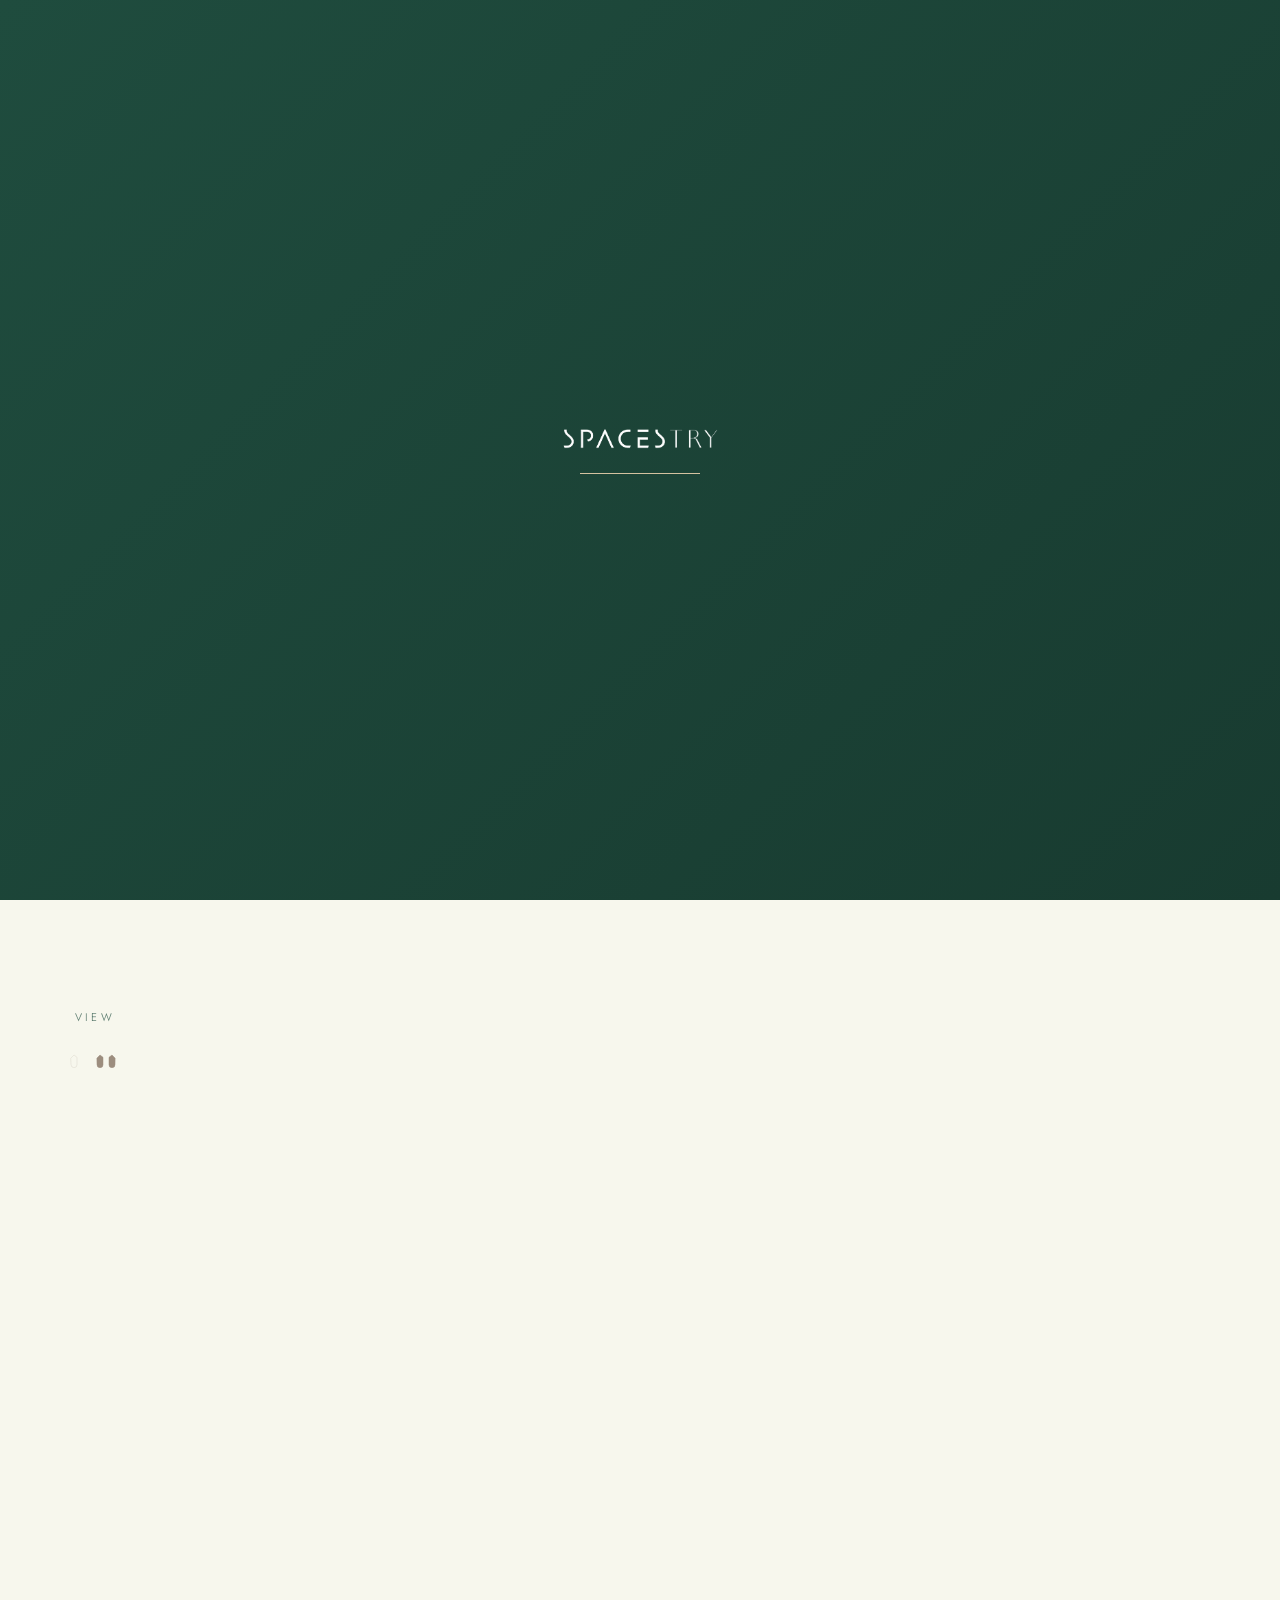
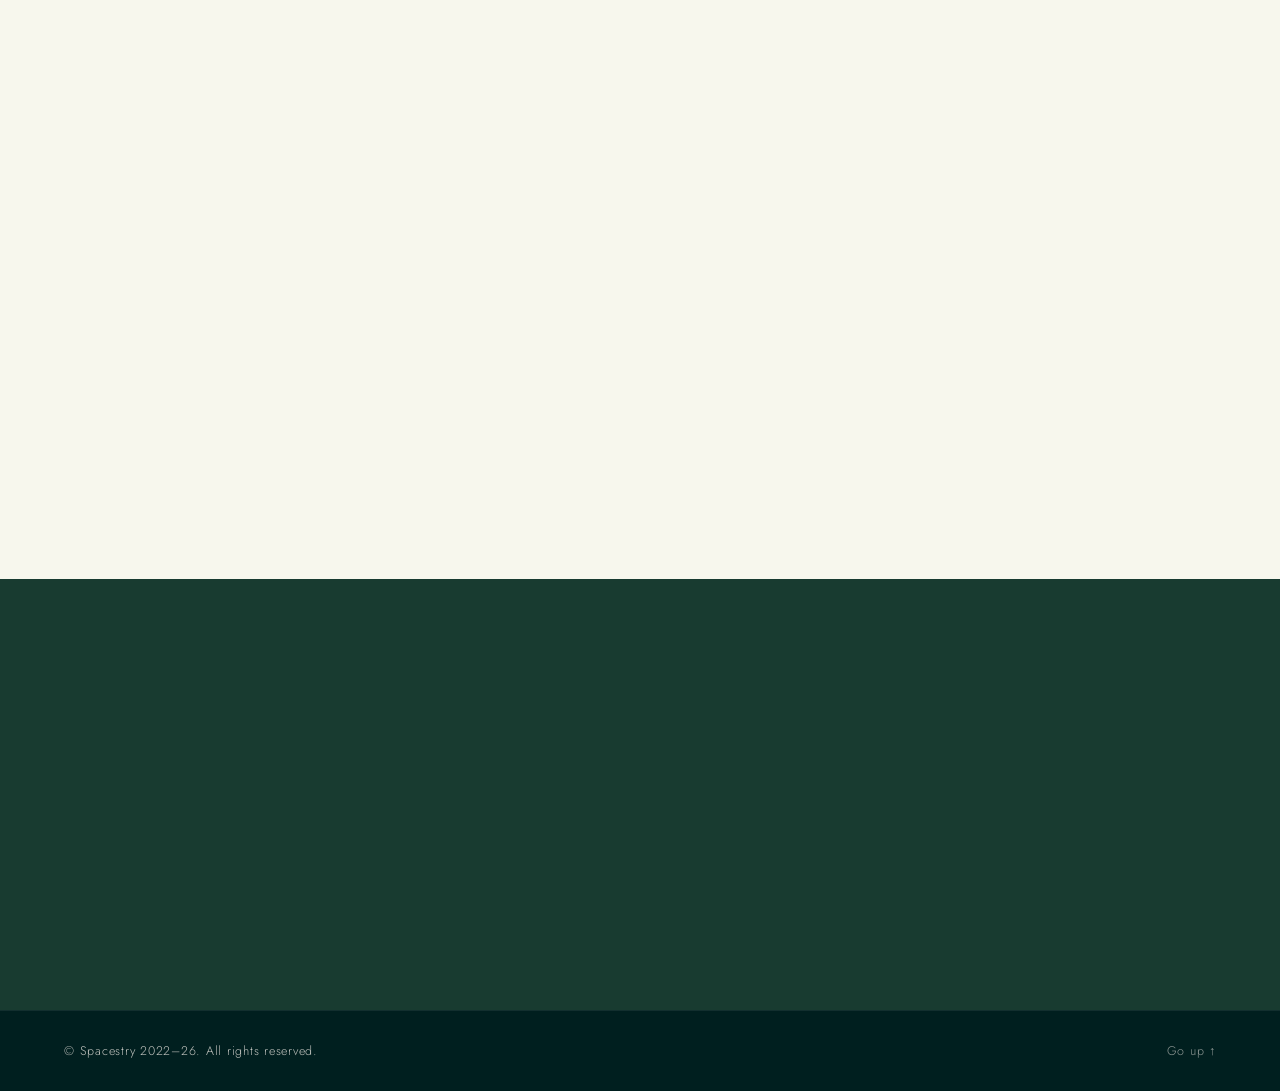
==== commit 3362844e: "Remove width and height from arrowhead SVG Removed width and height attributes from the arrowhead ic" ====
--- a/index.html
+++ b/index.html
@@ -101,7 +101,6 @@
              data-pulse="true"
              xmlns="http://www.w3.org/2000/svg"
              viewBox="0 0 290 320"
-             width="6" height="8"
              aria-hidden="true" focusable="false"
              style="--icon-fill:url(#arrowMetalGrad);
                     --icon-stroke:#C8BC88;
--- a/arrowhead.css
+++ b/arrowhead.css
@@ -16,10 +16,10 @@
   --icon-sw:     1.5;
 }
 
-/* ── 3. Hero Arrowhead — 36×40px, rotated 180° so tip points DOWN ─────── */
+/* ── 3. Hero Arrowhead — 12 by 14 px, rotated 180° so tip points DOWN ─────── */
 .arrowhead-icon {
-  width: 36px;
-  height: 40px;
+  width: 10px;
+  height: 12px;
   transform: rotate(180deg);
   transform-origin: center;
   /* fill + stroke supplied via inline --icon-* custom properties */
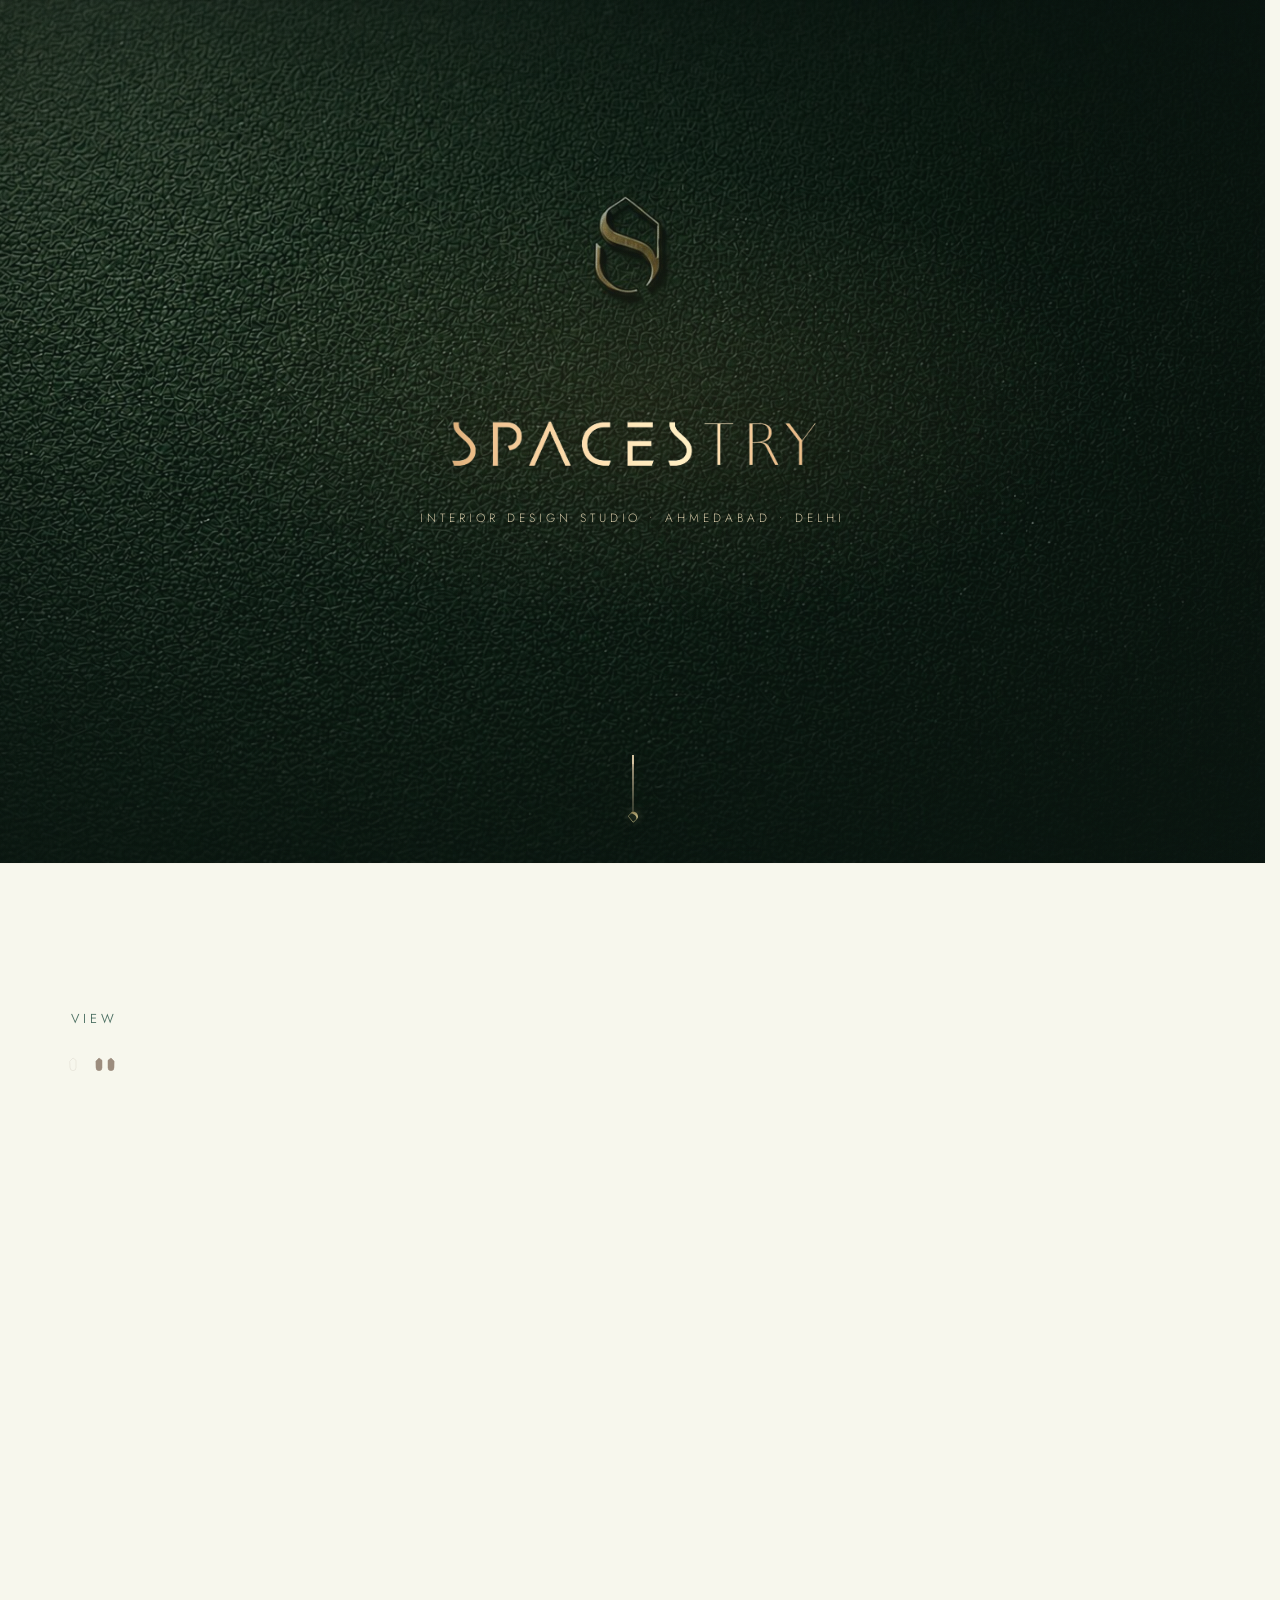
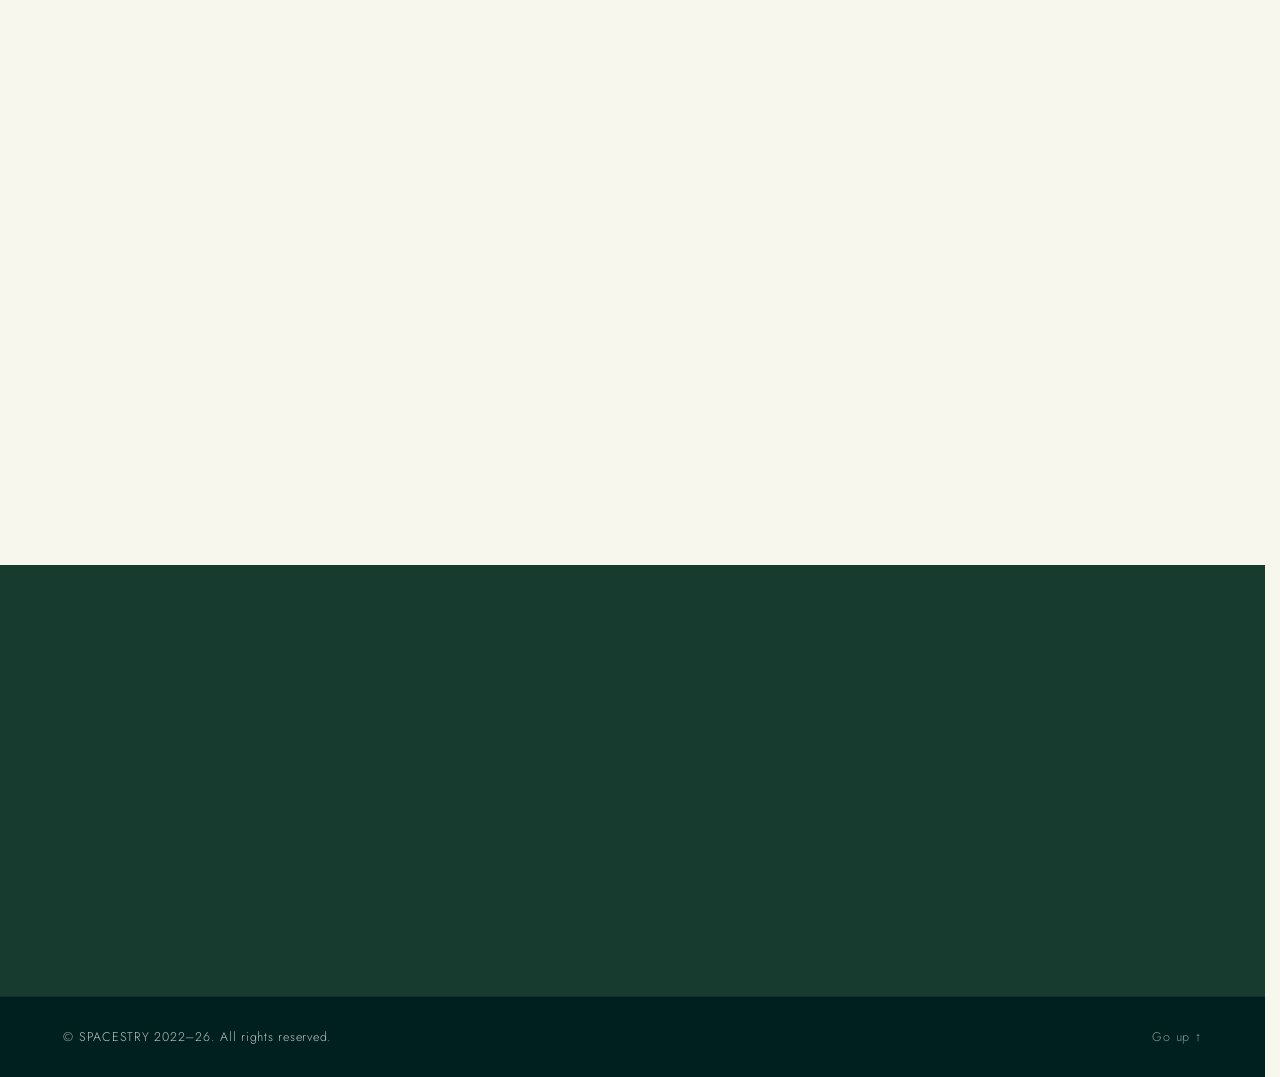
==== commit 867aa31b: "Update brand name from 'Spacestry' to 'SPACESTRY'" ====
--- a/index.html
+++ b/index.html
@@ -3,13 +3,13 @@
 <head>
   <meta charset="UTF-8" />
   <meta name="viewport" content="width=device-width, initial-scale=1.0" />
-  <title>Spacestry — Interior Design Studio</title>
+  <title>SPACESTRY — Interior Design Studio</title>
   <link rel="stylesheet" href="https://fonts.googleapis.com/css2?family=Cormorant+Garamond:ital,wght@0,300;0,400;0,500;1,300;1,400&family=Jost:wght@200;300;400;500&display=swap">
   <link rel="stylesheet" href="styles.css" />
   <link rel="stylesheet" href="arrowhead.css" />
   <link rel="icon" type="image/png" href="mono-logo.png">
   <meta name="theme-color" content="#1F4C3E">
-  <meta name="description" content="Spacestry — Interior Design Studio. Crafting spaces in Ahmedabad and Delhi.">
+  <meta name="description" content="SPACESTRY — Interior Design Studio. Crafting spaces in Ahmedabad and Delhi.">
 </head>
 <body>
 
@@ -269,13 +269,13 @@
         <h2>Spaces that speak in <em>whispers</em> — and design as lived experience.</h2>
       </div>
       <div class="about-strip-right reveal-right">
-        <p>Spacestry is a studio founded on the belief that extraordinary spaces arise from understanding — of people, of purpose, and of place.</p>
+        <p>SPACESTRY is a studio founded on the belief that extraordinary spaces arise from understanding — of people, of purpose, and of place.</p>
         <p>From intimate residences in Ahmedabad to commercial environments in Delhi, every project begins with listening.</p>
         <div class="strip-founder">
           <div class="founder-dot" aria-hidden="true">S</div>
           <div class="founder-info">
             <small>Founded by</small>
-            <span>Ayesha Agarwal &nbsp;&mdash;&nbsp; Principal Designer | Spacestry Studio</span>
+            <span>Ayesha Agarwal &nbsp;&mdash;&nbsp; Principal Designer | SPACESTRY Studio</span>
           </div>
         </div>
       </div>
@@ -286,7 +286,7 @@
   <!-- ─── Footer ─────────────────────────────────────────────── -->
   <footer class="site-footer" role="contentinfo">
     <div class="site-footer__inner">
-      <small class="site-footer__copyright">© Spacestry 2022–26. All rights reserved.</small>
+      <small class="site-footer__copyright">© SPACESTRY 2022–26. All rights reserved.</small>
       <a class="site-footer__top" href="#top" aria-label="Scroll to top">Go up ↑</a>
     </div>
   </footer>
--- a/styles.css
+++ b/styles.css
@@ -54,7 +54,10 @@
 
 /* ─── RESET ─────────────────────────────────────────────────── */
 *, *::before, *::after { box-sizing: border-box; margin: 0; padding: 0; }
-html { scroll-behavior: smooth; font-size: 16px; }
+html { scroll-behavior: smooth; font-size: 16px; 
+      scrollbar-gutter: stable;   /* Firefox + all modern browsers */
+      overflow-y: overlay;        /* Chromium/WebKit: true overlay scrollbar */
+}
 body {
     font-family: var(--font-sans);
     font-weight: 300;
@@ -62,7 +65,7 @@
     background-color: var(--color-bg);
     color: var(--color-green);
     line-height: 1.6;
-    overflow-x: hidden;
+    overflow-x: clip;
 }
 img { display: block; max-width: 100%; }
 a   { text-decoration: none; color: inherit; }
@@ -655,6 +658,7 @@
     display: flex;
     align-items: flex-start;          /* switcher aligns to top of first image */
     gap: clamp(12px, 1.5vw, 24px);   /* same-feel whitespace as outer margin */
+    margin-bottom: clamp(60px, 7vw, 100px);
 }
 
 /* Narrow typographic column — ~1/10 the content area */
@@ -662,6 +666,7 @@
     width: clamp(28px, 4vw, 48px);   /* ~1/10th of 5% padded 1600px container */
     flex-shrink: 0;
     display: flex;
+    align-self: flex-start;
     flex-direction: column;
     gap: 14px;
     padding-top: 4px;                 /* micro-nudge to optically align with first image top */
@@ -695,6 +700,7 @@
 .projects-layout .projects-grid {
     flex: 1;
     min-width: 0;
+    margin-bottom: 0;
 }
 
 /* ── View Switcher — icon upgrade (additive only) ──────────────── */
@@ -711,12 +717,12 @@
   width: 100%;
   text-align: center;
   font-family: var(--font-sans);
-  font-size: 11px;
+  font-size: 13px;
   font-weight: 350;
   text-transform: uppercase;
-  letter-spacing: 0.28em;
+  letter-spacing: 0.30em;
   color: var(--color-green);
-  opacity: 0.7;
+  opacity: 0.8;
   margin-bottom: 8px;
   user-select: none;
 }
@@ -959,7 +965,7 @@
 .contact-qr-wrap { margin-top: auto; padding-top: 48px; }
 .contact-qr-wrap img { width: clamp(90px, 11vw, 140px); height: auto; opacity: 0.8; transition: opacity 0.3s; }
 .contact-qr-wrap a:hover img { opacity: 1; }
-.contact-qr-wrap small { display: block; margin-top: 8px; font-size: 8.5px; letter-spacing: 0.18em; text-transform: uppercase; color: rgba(212,194,160,0.45); }
+.contact-qr-wrap small { display: block; margin-top: 8px; font-size: 8.5px; letter-spacing: 0.18em; text-transform: uppercase; color: rgba(212,194,160,0.45); text-align: center; }
 
 .contact-right { background: var(--color-bg); padding: clamp(56px, 8vw, 96px) clamp(36px, 6%, 80px); display: flex; flex-direction: column; justify-content: center; }
 .contact-right h2 { font-family: var(--font-serif); font-size: clamp(20px, 2.4vw, 30px); font-weight: 300; color: var(--color-green); margin-bottom: clamp(28px, 3vw, 44px); }
@@ -999,13 +1005,126 @@
     .contact-qr-wrap { padding-top: 36px; }
 }
 
+/* QR + Map side-by-side row */
+.contact-qr-map-row {
+  display: flex;
+  gap: 1.25rem;
+  justify-content: center;
+  align-items: flex-start;
+}
+
+.contact-qr-item {
+  display: flex;
+  flex-direction: column;
+  align-items: center;
+  gap: 0.5rem;
+  flex: 0 0 auto;
+  width: clamp(90px, 11vw, 140px);
+}
+
+/* Override the existing .contact-qr-wrap img { height: auto } */
+.contact-qr-item img {
+  width: clamp(90px, 11vw, 140px) !important;
+  height: clamp(90px, 11vw, 140px) !important;
+  object-fit: cover;
+  display: block;
+  opacity: 0.8;
+  transition: opacity 0.3s;
+  border-radius: 10px;
+}
+
+.contact-qr-item a:hover img {
+  opacity: 1;
+}
+
+.contact-qr-item img[src="spacestry-maps.png"] {
+  filter: invert(1);
+}
+
 /* ─── PROJECT GALLERY PAGES ─────────────────────────────────── */
-/* Header strip at top of each project page */
+/* Hero banner at top of each project page                        */
+/* ═══════════════════════════════════════════════════
+   HERO TEXT OVERLAY SYSTEM
+   ═══════════════════════════════════════════════════ */
+
+/* ── Hero: wrapper ─────────────────────────────── */
+.hero {
+  position: relative;
+  height: 65vh;
+  overflow: hidden;
+}
+
+/* ── Hero: soft gradient overlay ───────────────── */
+.hero::after {
+  content: '';
+  position: absolute;
+  inset: 0;
+  background: linear-gradient(
+    to top,
+    rgba(0, 0, 0, 0.58) 0%,
+    rgba(0, 0, 0, 0.28) 38%,
+    transparent 68%
+  );
+  pointer-events: none;
+  z-index: 1;
+}
+
+/* ── Hero: text block ───────────────────────────── */
+.hero-caption {
+  position: absolute;
+  bottom: 0;
+  left: 0;
+  padding: 2.5rem 2.75rem;
+  z-index: 2;
+}
+
+/* ── Hero: project name (serif display) ─────────── */
+.hero-title {
+  font-family: var(--font-serif);
+  font-size: 2.15rem;
+  font-weight: 400;
+  text-align: left;
+  letter-spacing: 0.12em;
+  color: rgba(255, 255, 255, 0.95);
+  margin: 0 0 12px 0;
+  line-height: 1;
+}
+
+/* ── Hero: thin horizontal rule ─────────────────── */
+.hero-divider {
+  display: block;
+  width: 38px;
+  height: 1px;
+  background: rgba(255, 255, 255, 0.45);
+  margin-bottom: 12px;
+}
+
+/* ── Hero: location label (sans, uppercase) ─────── */
+.hero-location {
+  font-family: var(--font-sans);
+  font-size: 0.68rem;
+  font-weight: 300;
+  letter-spacing: 0.30em;
+  text-transform: uppercase;
+  color: rgba(255, 255, 255, 0.65);
+  margin: 0;
+}
+/* background-image is set per-page via inline style on <header>  */
 .header.project-header {
-    padding: 32px 25px 24px; position: relative; z-index: 1;
-    min-height: unset; display: block; overflow: visible;
-}
-.header.project-header .header-logo { max-width: 260px; padding-top: 0; margin-bottom: 8px; animation-delay: 0s; }
+    min-height: 65vh;
+    padding: clamp(60px, 8vw, 110px) 25px clamp(50px, 6vw, 80px);
+    position: relative;
+    z-index: 1;
+    background-position: center center;
+    /* display:flex, flex-direction, align-items, justify-content,
+       overflow:hidden, background position — center; */
+}
+.header.project-header .header-logo {
+    max-width: 260px;
+    padding-top: 0;
+    margin-bottom: 8px;
+    animation-delay: 0s;
+}
 .header.project-header .tagline { animation-delay: 0s; }
 
 /* main-wrapper for project gallery pages */
--- a/arrowhead.css
+++ b/arrowhead.css
@@ -16,7 +16,7 @@
   --icon-sw:     1.5;
 }
 
-/* ── 3. Hero Arrowhead — 12 by 14 px, rotated 180° so tip points DOWN ─────── */
+/* ── 3. Hero Arrowhead — 10 by 12 px, rotated 180° so tip points DOWN ─────── */
 .arrowhead-icon {
   width: 10px;
   height: 12px;
@@ -33,18 +33,16 @@
 */
 @keyframes arrowPulse {
   0%,  100% {
-    transform: rotate(180deg) scale(1);
     opacity: 1;
   }
   50% {
-    transform: rotate(180deg) scale(1.08);
-    opacity: 0.7;
+    opacity: 0.45;
   }
 }
 
 .arrowhead-icon[data-pulse="true"] {
-  animation: arrowPulse 2.4s ease-in-out infinite;
-  filter: drop-shadow(0 0 6px rgba(200, 188, 136, 0.55));
+  animation: arrowPulse 3.2s ease-in-out infinite;
+  filter: drop-shadow(0 0 4px rgba(200, 188, 136, 0.55));
 }
 
 
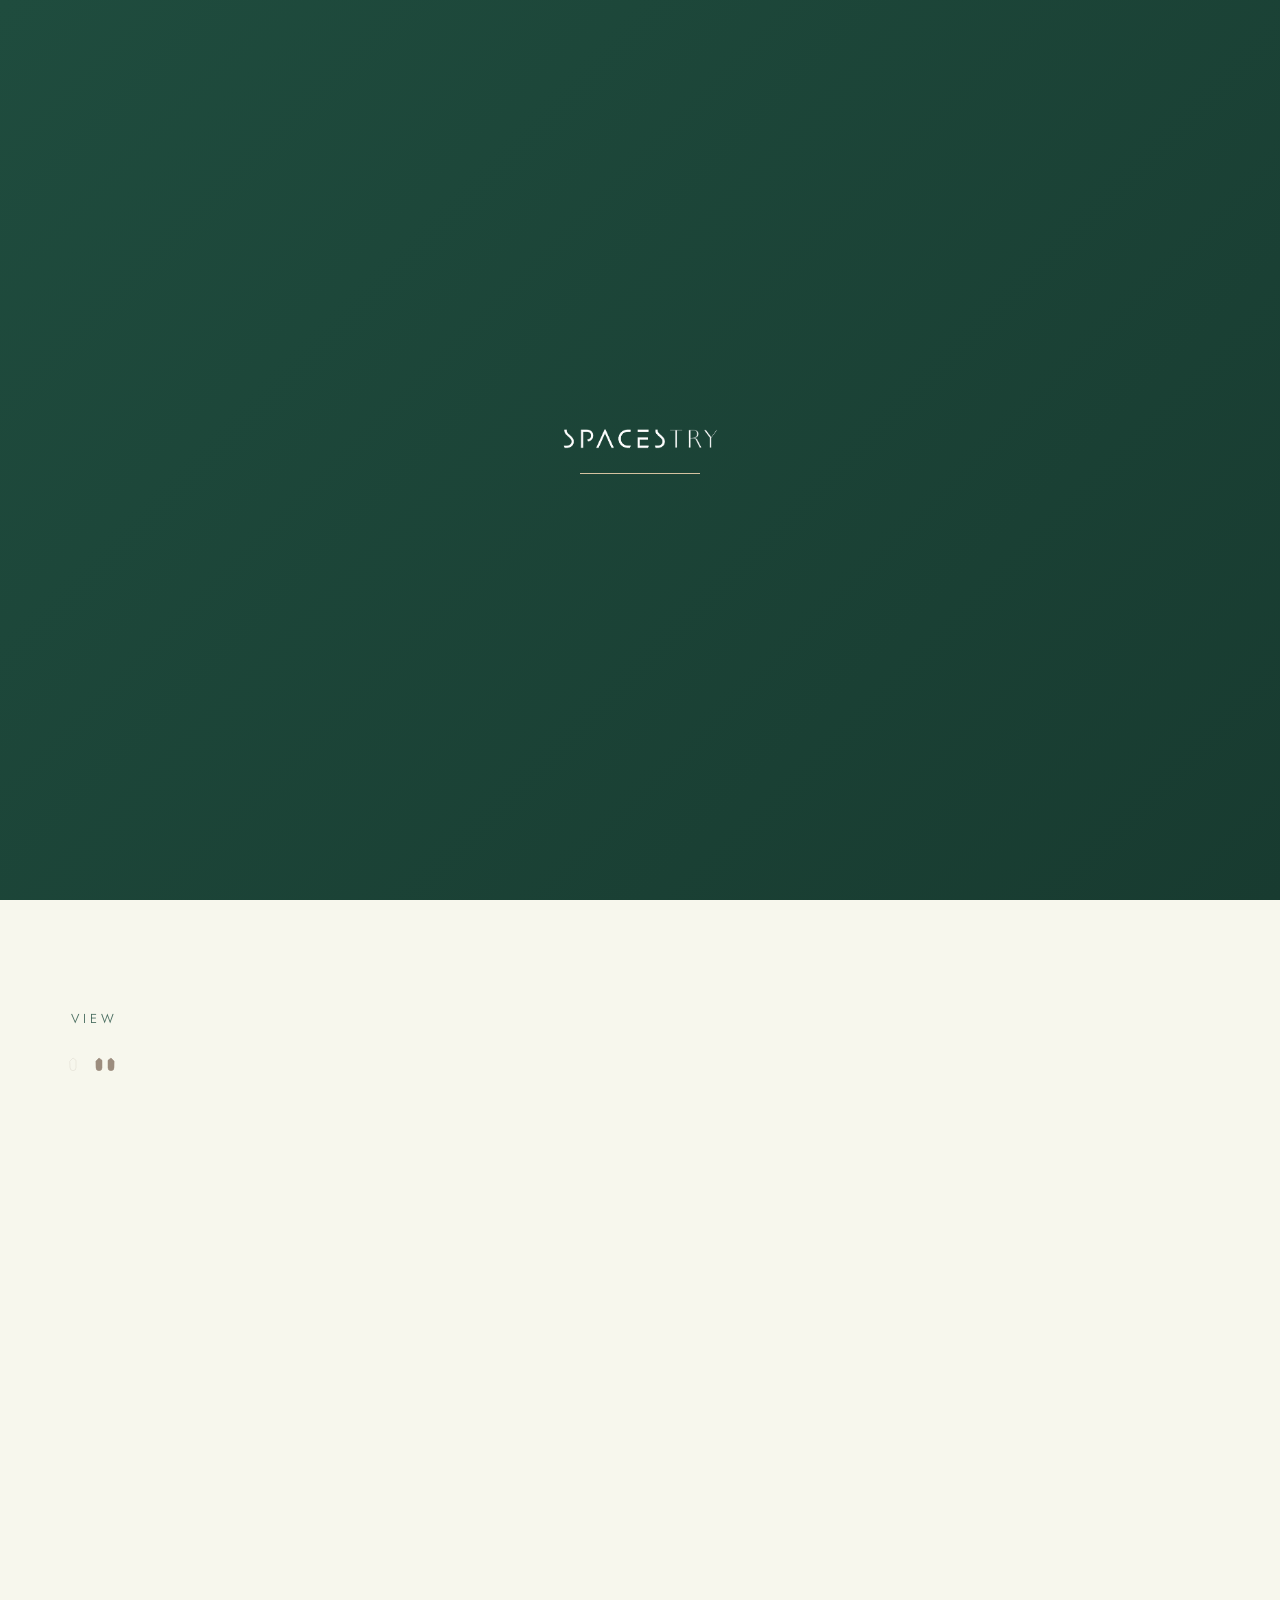
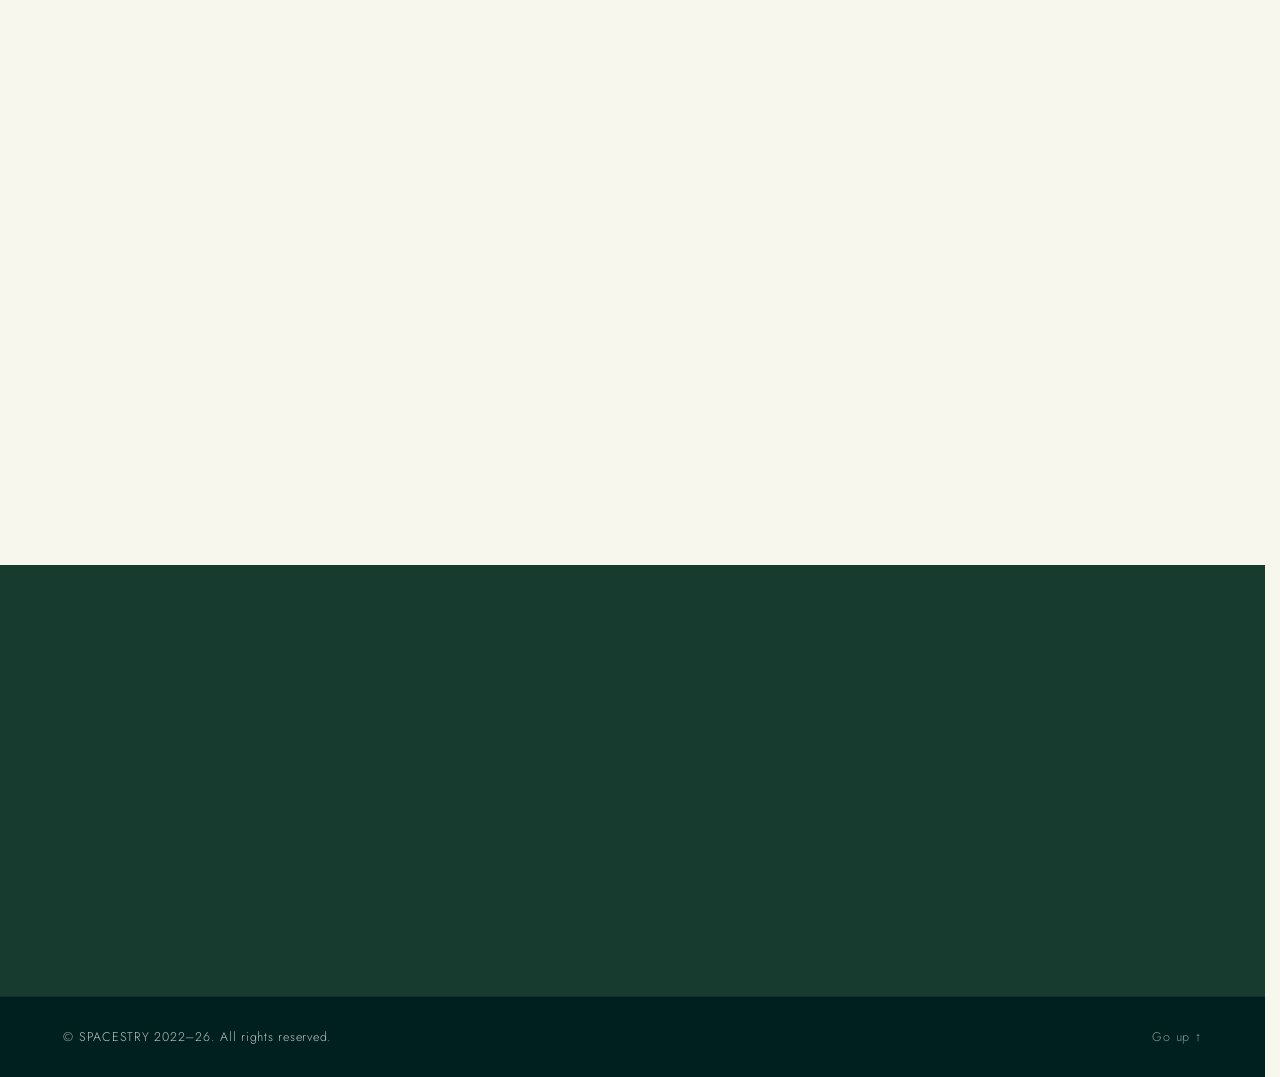
==== commit 4a7eb04e: "Update Projects link to point to projects.html" ====
--- a/index.html
+++ b/index.html
@@ -71,7 +71,7 @@
 </button>
       <ul class="secondary-nav-links">
         <li><a href="index.html"          data-page="index">Home</a></li>
-        <li><a href="index.html#projects" data-page="projects">Projects</a></li>
+        <li><a href="projects.html" data-page="projects">Projects</a></li>
         <li><a href="about.html"          data-page="about">About</a></li>
         <li><a href="contact.html"        data-page="contact">Contact</a></li>
       </ul>
--- a/styles.css
+++ b/styles.css
@@ -1008,7 +1008,7 @@
 /* QR + Map side-by-side row */
 .contact-qr-map-row {
   display: flex;
-  gap: 1.25rem;
+  gap: 5rem;
   justify-content: center;
   align-items: flex-start;
 }
@@ -1017,7 +1017,7 @@
   display: flex;
   flex-direction: column;
   align-items: center;
-  gap: 0.5rem;
+  gap: 1.5rem;
   flex: 0 0 auto;
   width: clamp(90px, 11vw, 140px);
 }
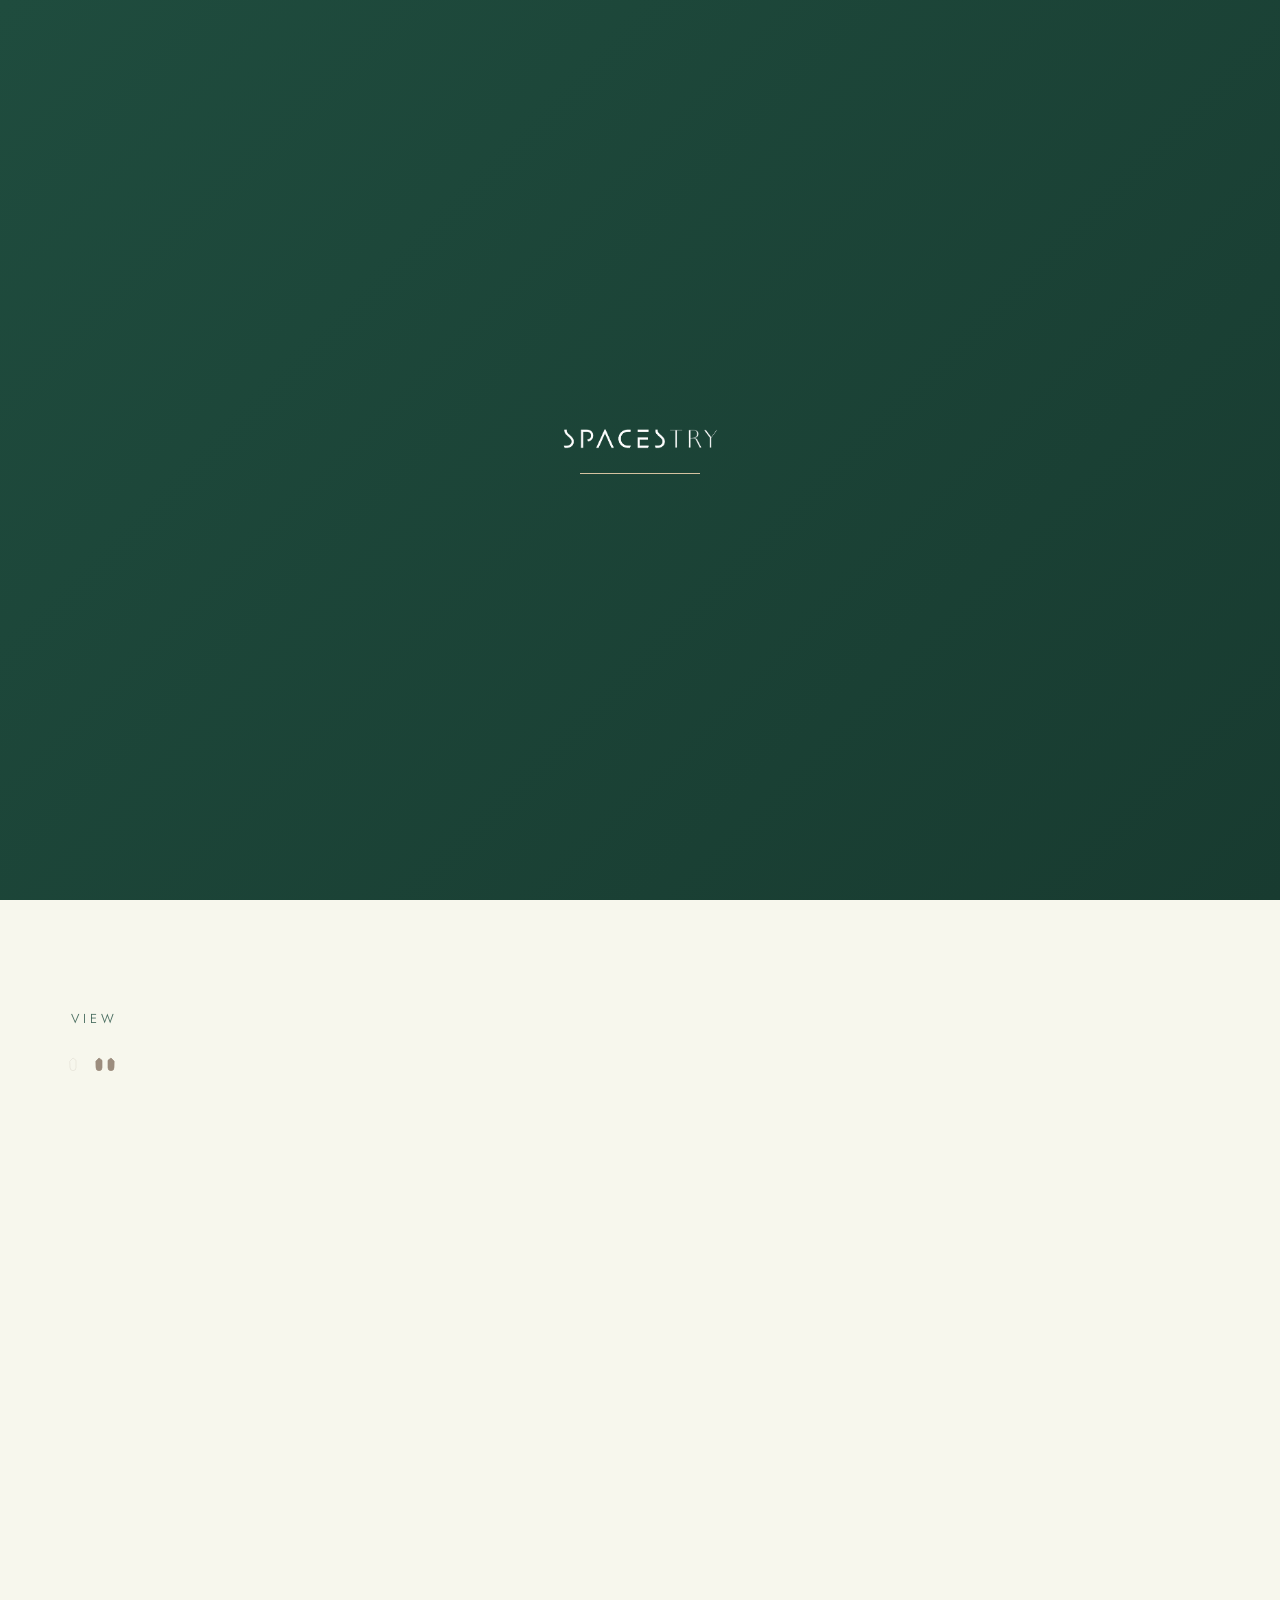
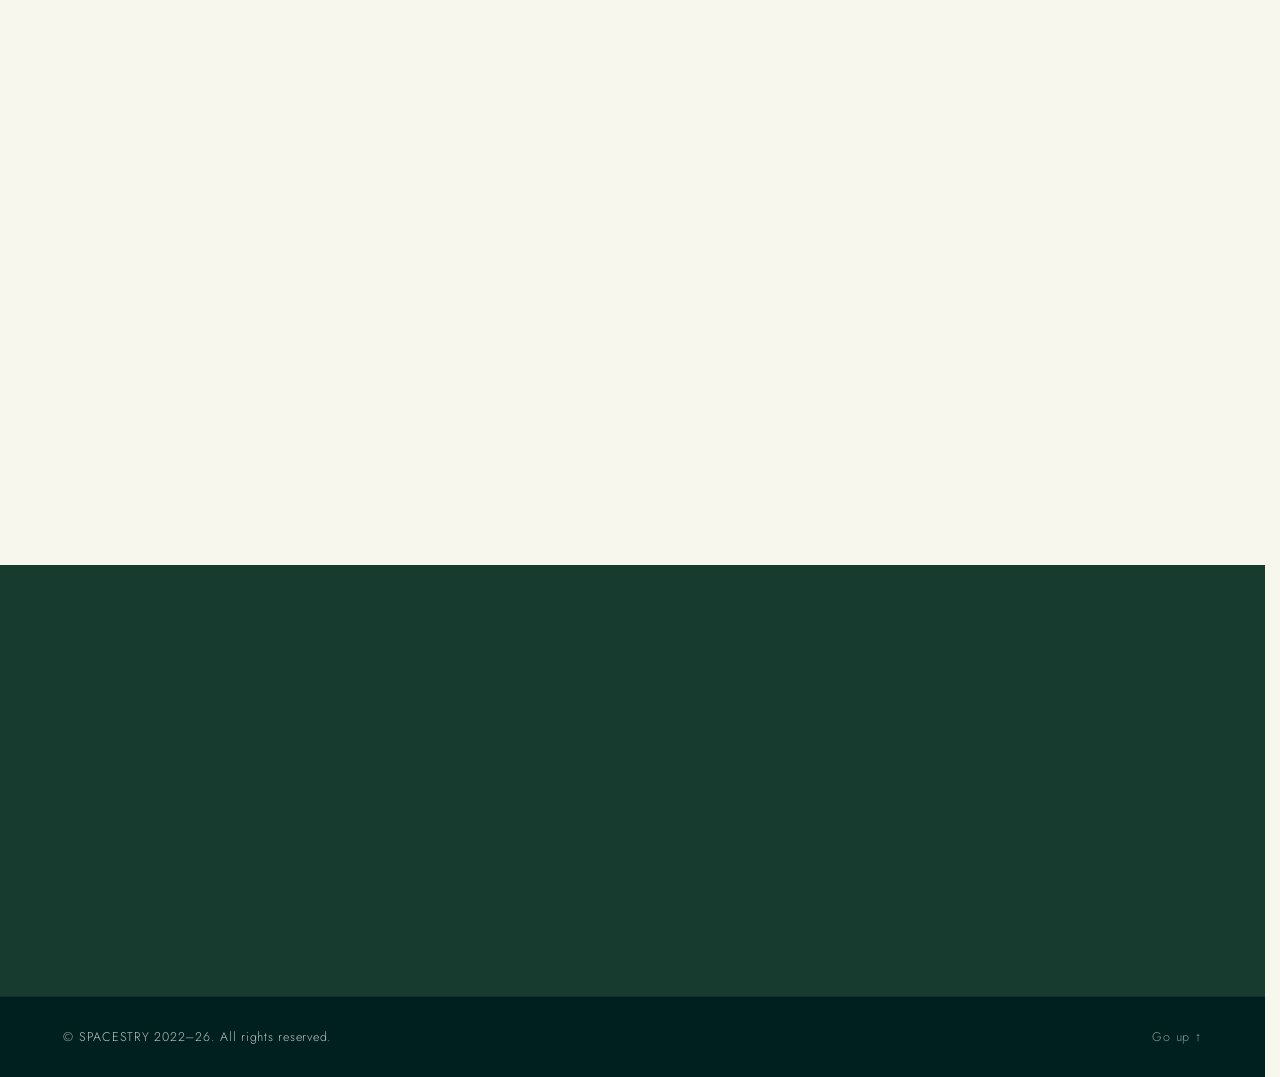
==== commit 6a3201b4: "Increase stroke-width for house paths in SVG" ====
--- a/index.html
+++ b/index.html
@@ -172,12 +172,12 @@
     <!-- Left alcove (original) -->
     <path class="house-path"
           d="M 15,14 L 24,5 L 33,12 L 33,34 A 9,9 0 0 1 15,34 Z"
-          stroke="#9c8d7e" stroke-width="1.5"
+          stroke="#9c8d7e" stroke-width="2"
           stroke-linejoin="round" stroke-linecap="round"/>
     <!-- Right alcove (mirrored, shifted +48) -->
     <path class="house-path" transform="translate(36,0)"
           d="M 33,14 L 24,5 L 15,12 L 15,34 A 9,9 0 0 0 33,34 Z"
-          stroke="#9c8d7e" stroke-width="1.5"
+          stroke="#9c8d7e" stroke-width="2"
           stroke-linejoin="round" stroke-linecap="round"/>
       </svg>
     </span>
--- a/styles.css
+++ b/styles.css
@@ -586,7 +586,7 @@
 }
 .secondary-nav-links a {
     position: relative;
-    font-family: var(--font-sans); font-size: 10.5px; font-weight: 400;
+    font-family: var(--font-sans); font-size: 12.5px; font-weight: 450;
     text-transform: uppercase; letter-spacing: 0.2em;
     color: var(--color-green); text-decoration: none; padding-bottom: 2px;
     transition: color var(--transition-med);
@@ -598,7 +598,7 @@
 }
 .secondary-nav-links a:hover::after,
 .secondary-nav-links a.active::after { right: 0; }
-.secondary-nav-links a.active { color: var(--color-green-dark); font-weight: 400; }
+.secondary-nav-links a.active { color: var(--color-green-dark); font-weight: 550; }
 
 @media (max-width: 768px) {
     .secondary-nav-inner { padding: 0 20px; }
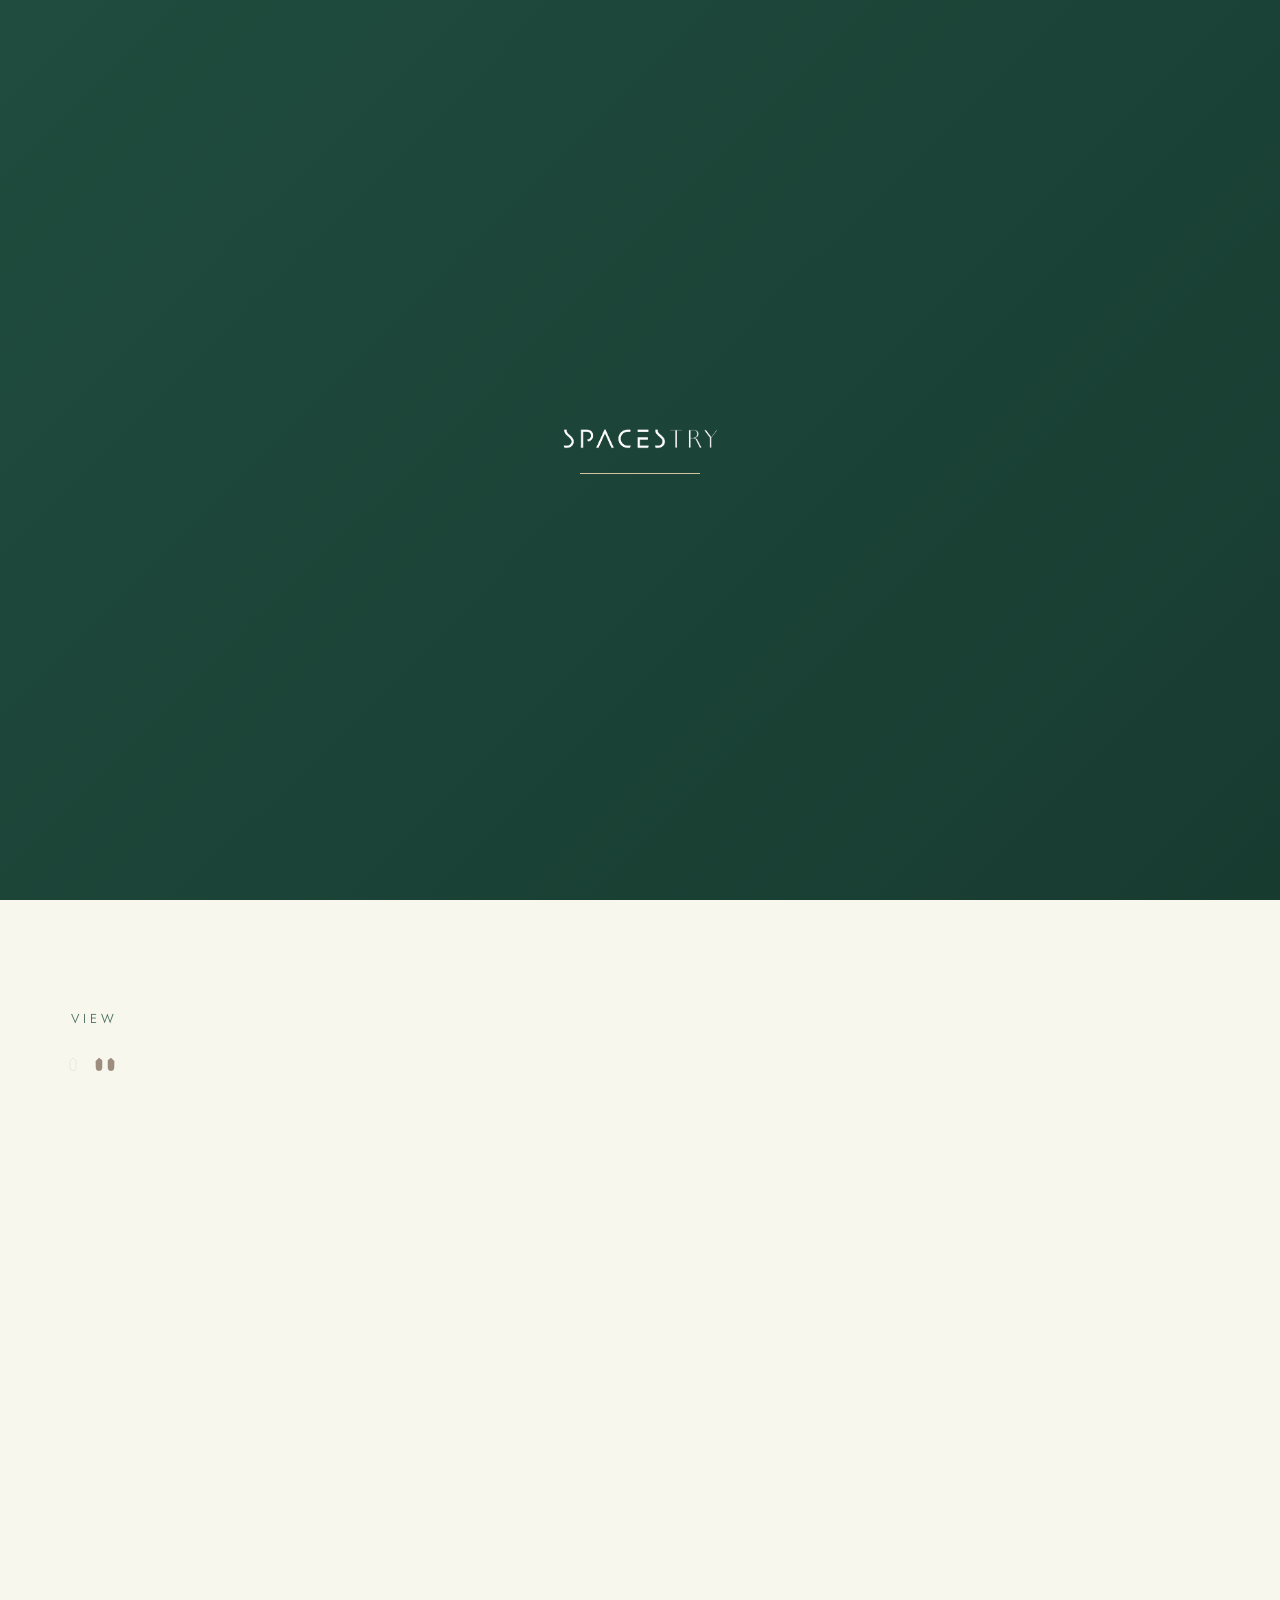
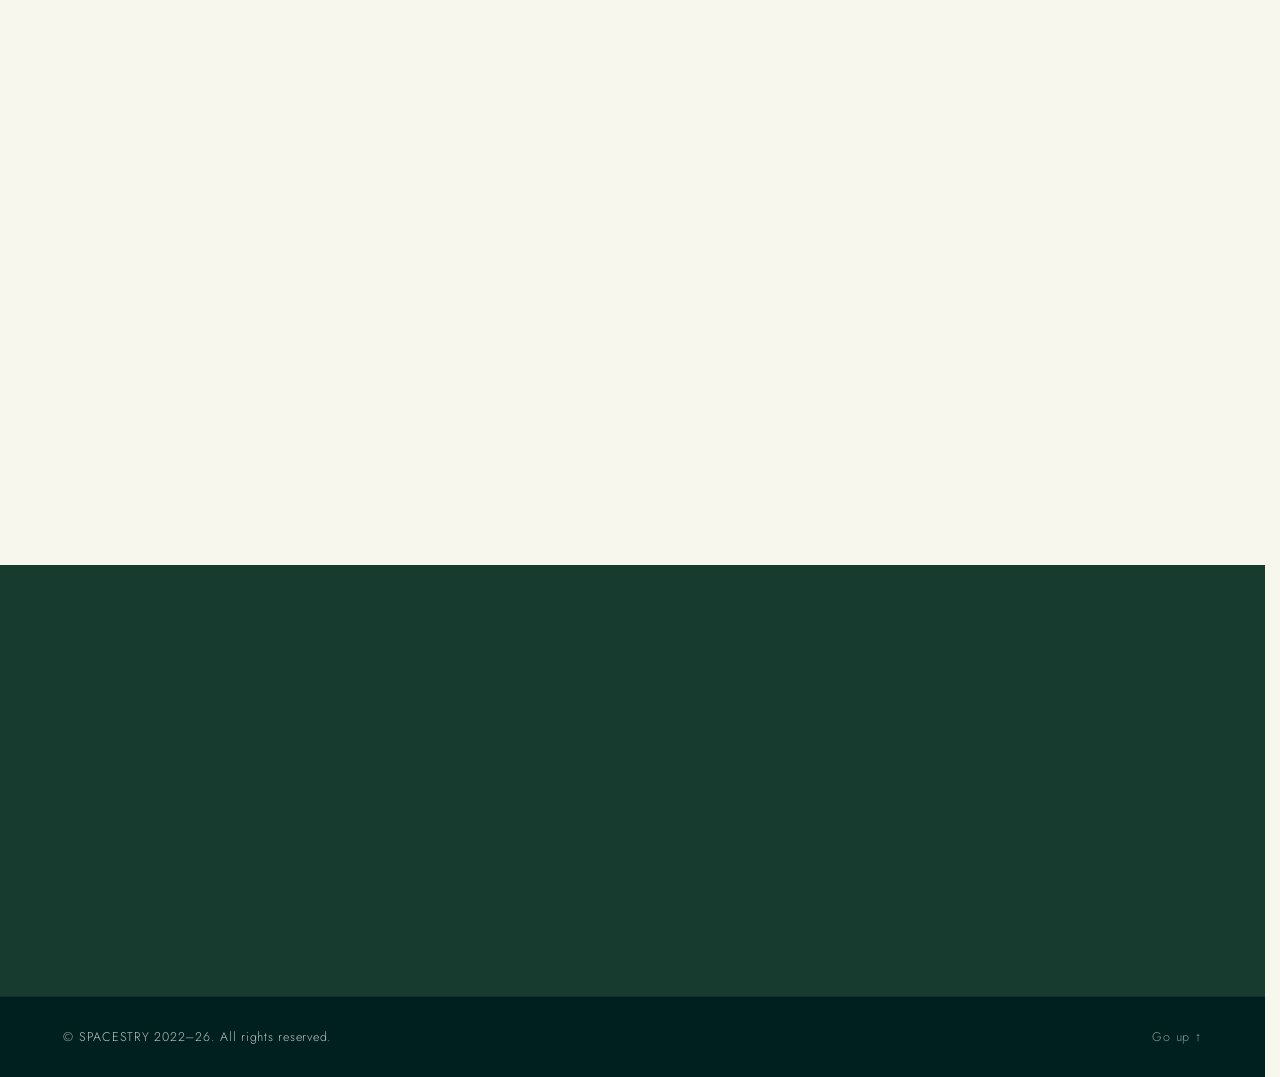
==== commit 7a91c4fa: "Update index.html" ====
--- a/index.html
+++ b/index.html
@@ -172,12 +172,12 @@
     <!-- Left alcove (original) -->
     <path class="house-path"
           d="M 15,14 L 24,5 L 33,12 L 33,34 A 9,9 0 0 1 15,34 Z"
-          stroke="#9c8d7e" stroke-width="2"
+          stroke="#9c8d7e" stroke-width="1.5"
           stroke-linejoin="round" stroke-linecap="round"/>
     <!-- Right alcove (mirrored, shifted +48) -->
     <path class="house-path" transform="translate(36,0)"
           d="M 33,14 L 24,5 L 15,12 L 15,34 A 9,9 0 0 0 33,34 Z"
-          stroke="#9c8d7e" stroke-width="2"
+          stroke="#9c8d7e" stroke-width="1.5"
           stroke-linejoin="round" stroke-linecap="round"/>
       </svg>
     </span>
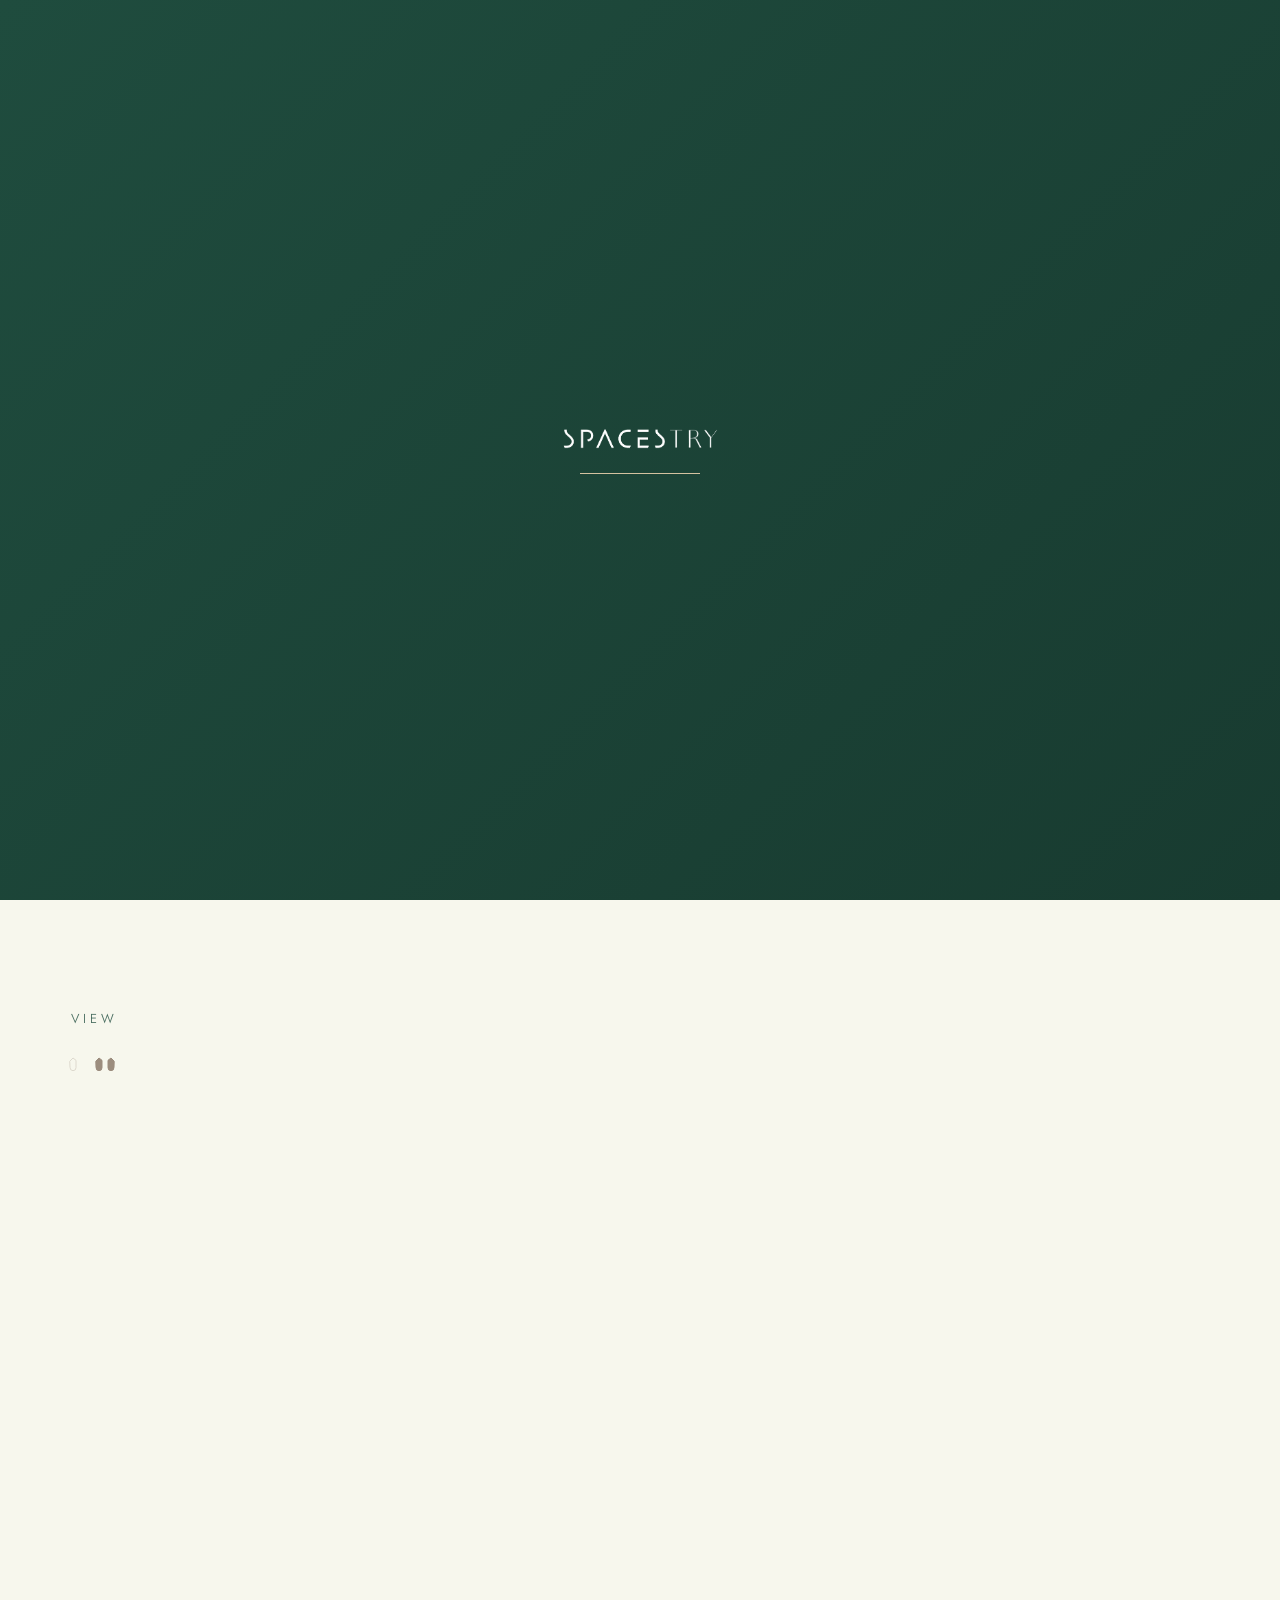
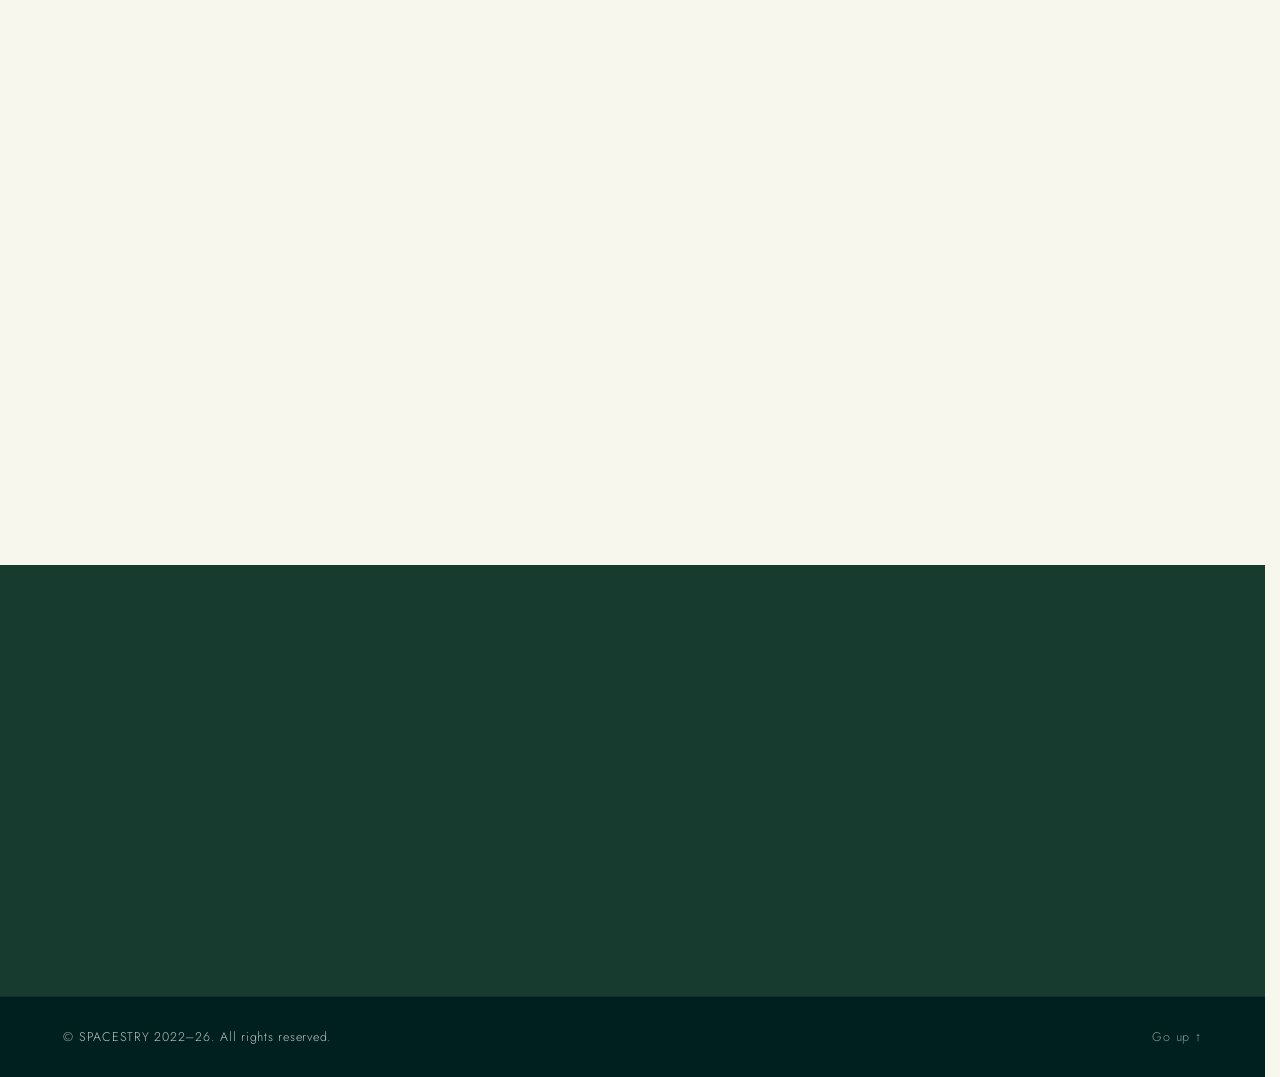
==== commit b319b49d: "Increase stroke-width of house paths to 3" ====
--- a/index.html
+++ b/index.html
@@ -160,7 +160,7 @@
        xmlns="http://www.w3.org/2000/svg">
     <path class="house-path"
           d="M 15,14 L 24,5 L 33,12 L 33,34 A 9,9 0 0 1 15,34 Z"
-          stroke="#9c8d7e" stroke-width="1.5"
+          stroke="#9c8d7e" stroke-width="3"
           stroke-linejoin="round" stroke-linecap="round"/>
       </svg>
     </span>
@@ -172,12 +172,12 @@
     <!-- Left alcove (original) -->
     <path class="house-path"
           d="M 15,14 L 24,5 L 33,12 L 33,34 A 9,9 0 0 1 15,34 Z"
-          stroke="#9c8d7e" stroke-width="1.5"
+          stroke="#9c8d7e" stroke-width="3"
           stroke-linejoin="round" stroke-linecap="round"/>
     <!-- Right alcove (mirrored, shifted +48) -->
     <path class="house-path" transform="translate(36,0)"
           d="M 33,14 L 24,5 L 15,12 L 15,34 A 9,9 0 0 0 33,34 Z"
-          stroke="#9c8d7e" stroke-width="1.5"
+          stroke="#9c8d7e" stroke-width="3"
           stroke-linejoin="round" stroke-linecap="round"/>
       </svg>
     </span>
